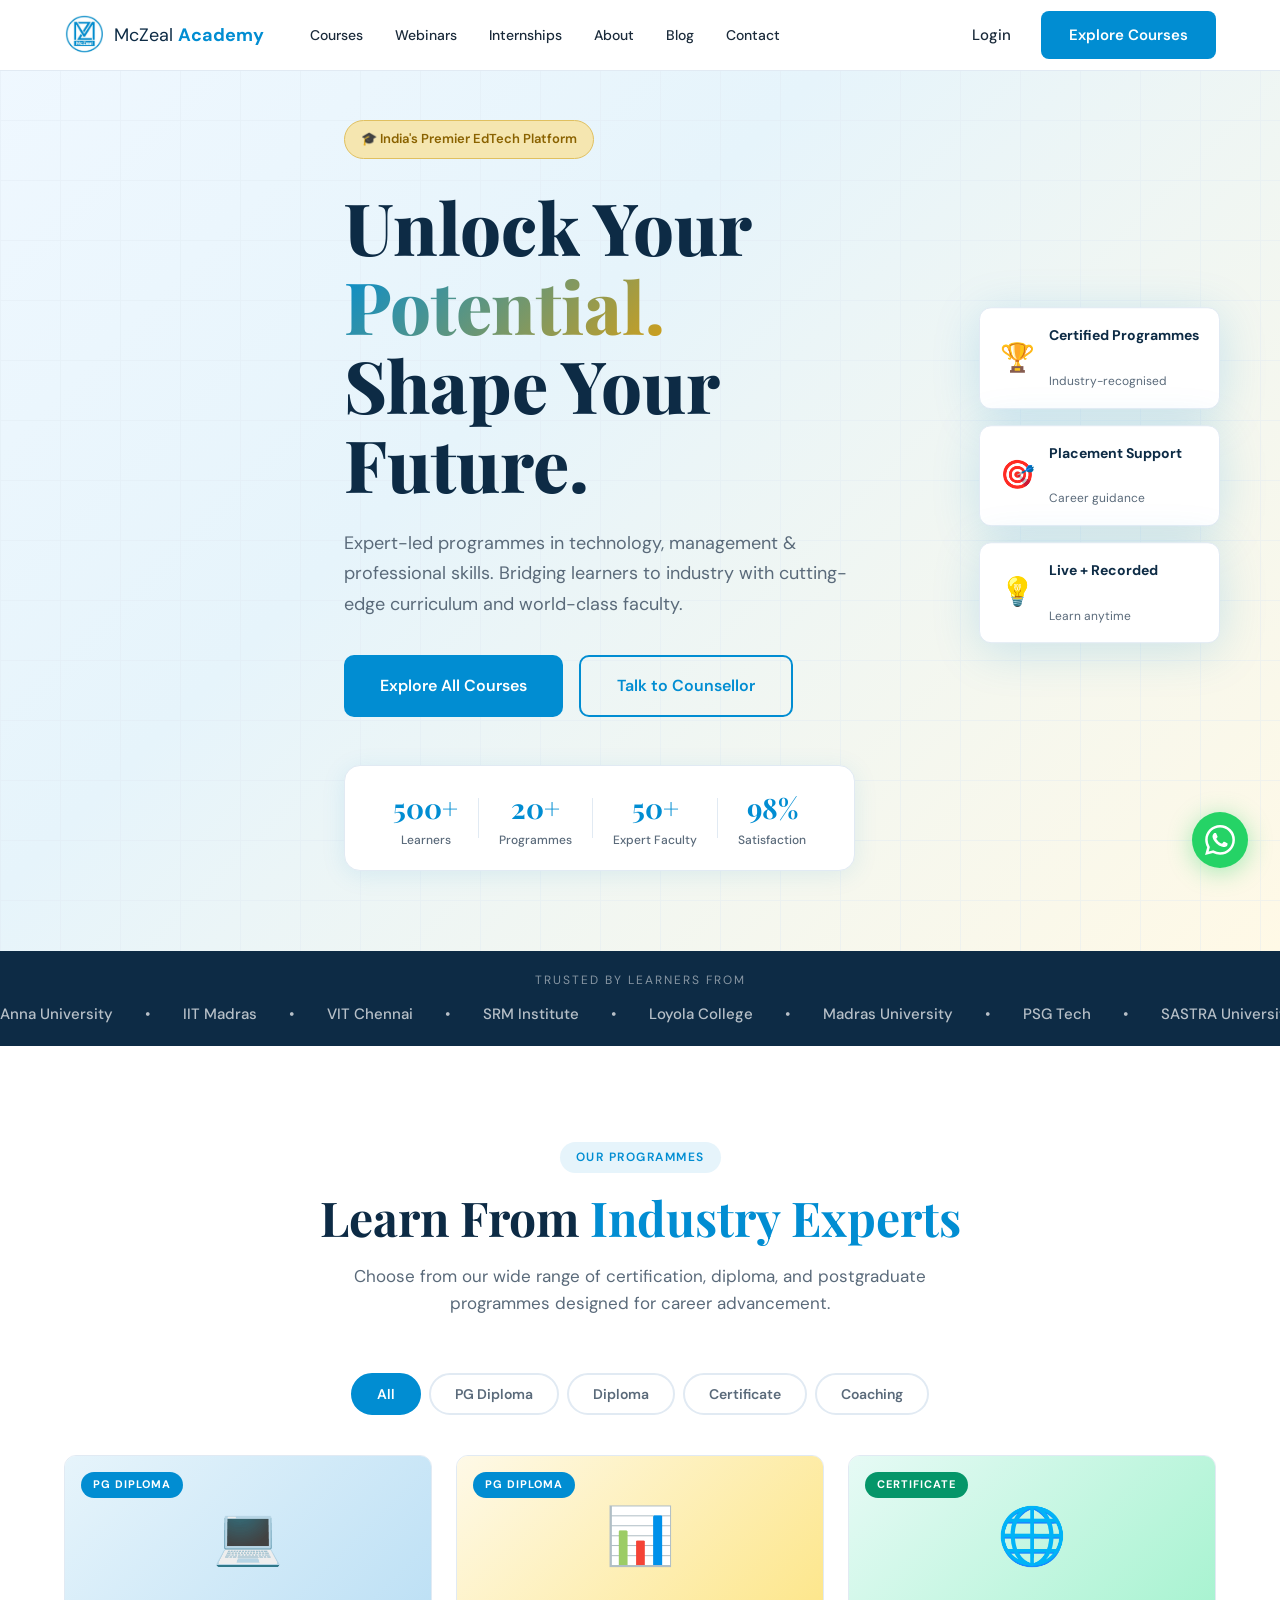
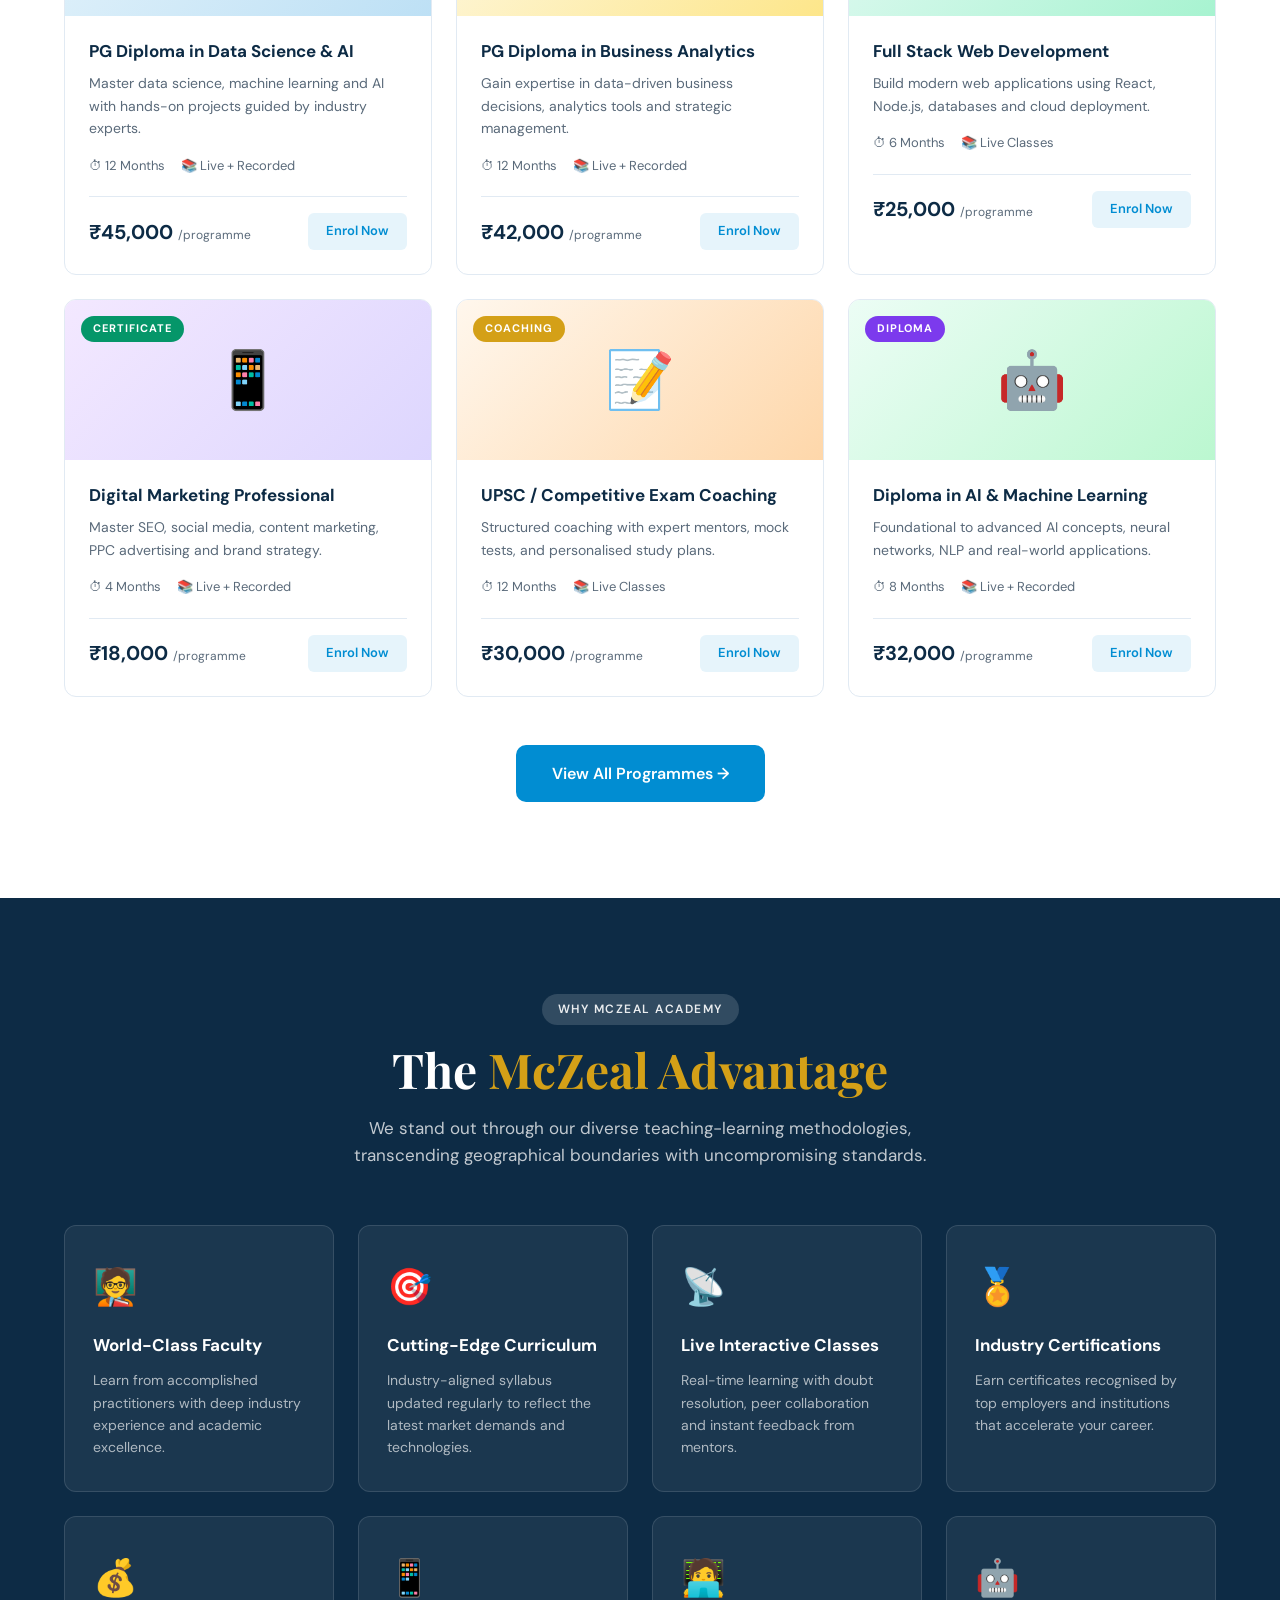
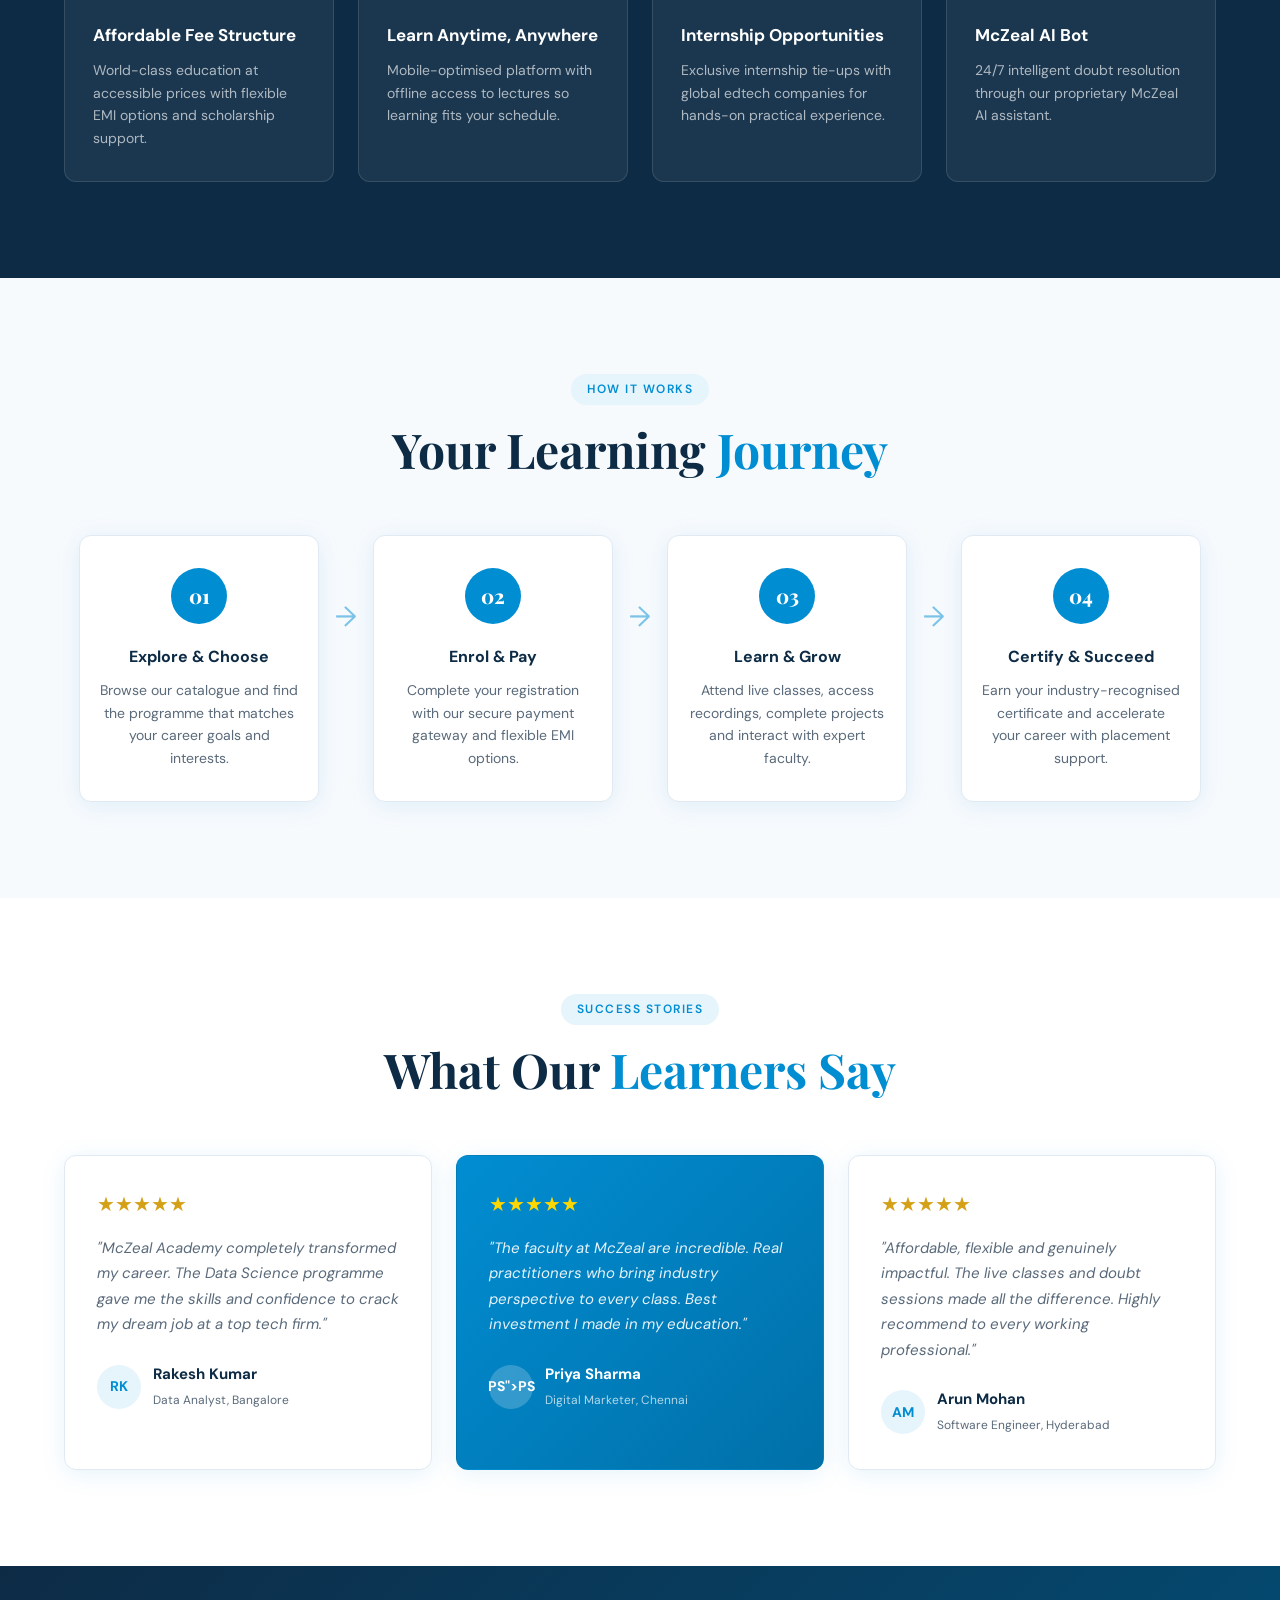
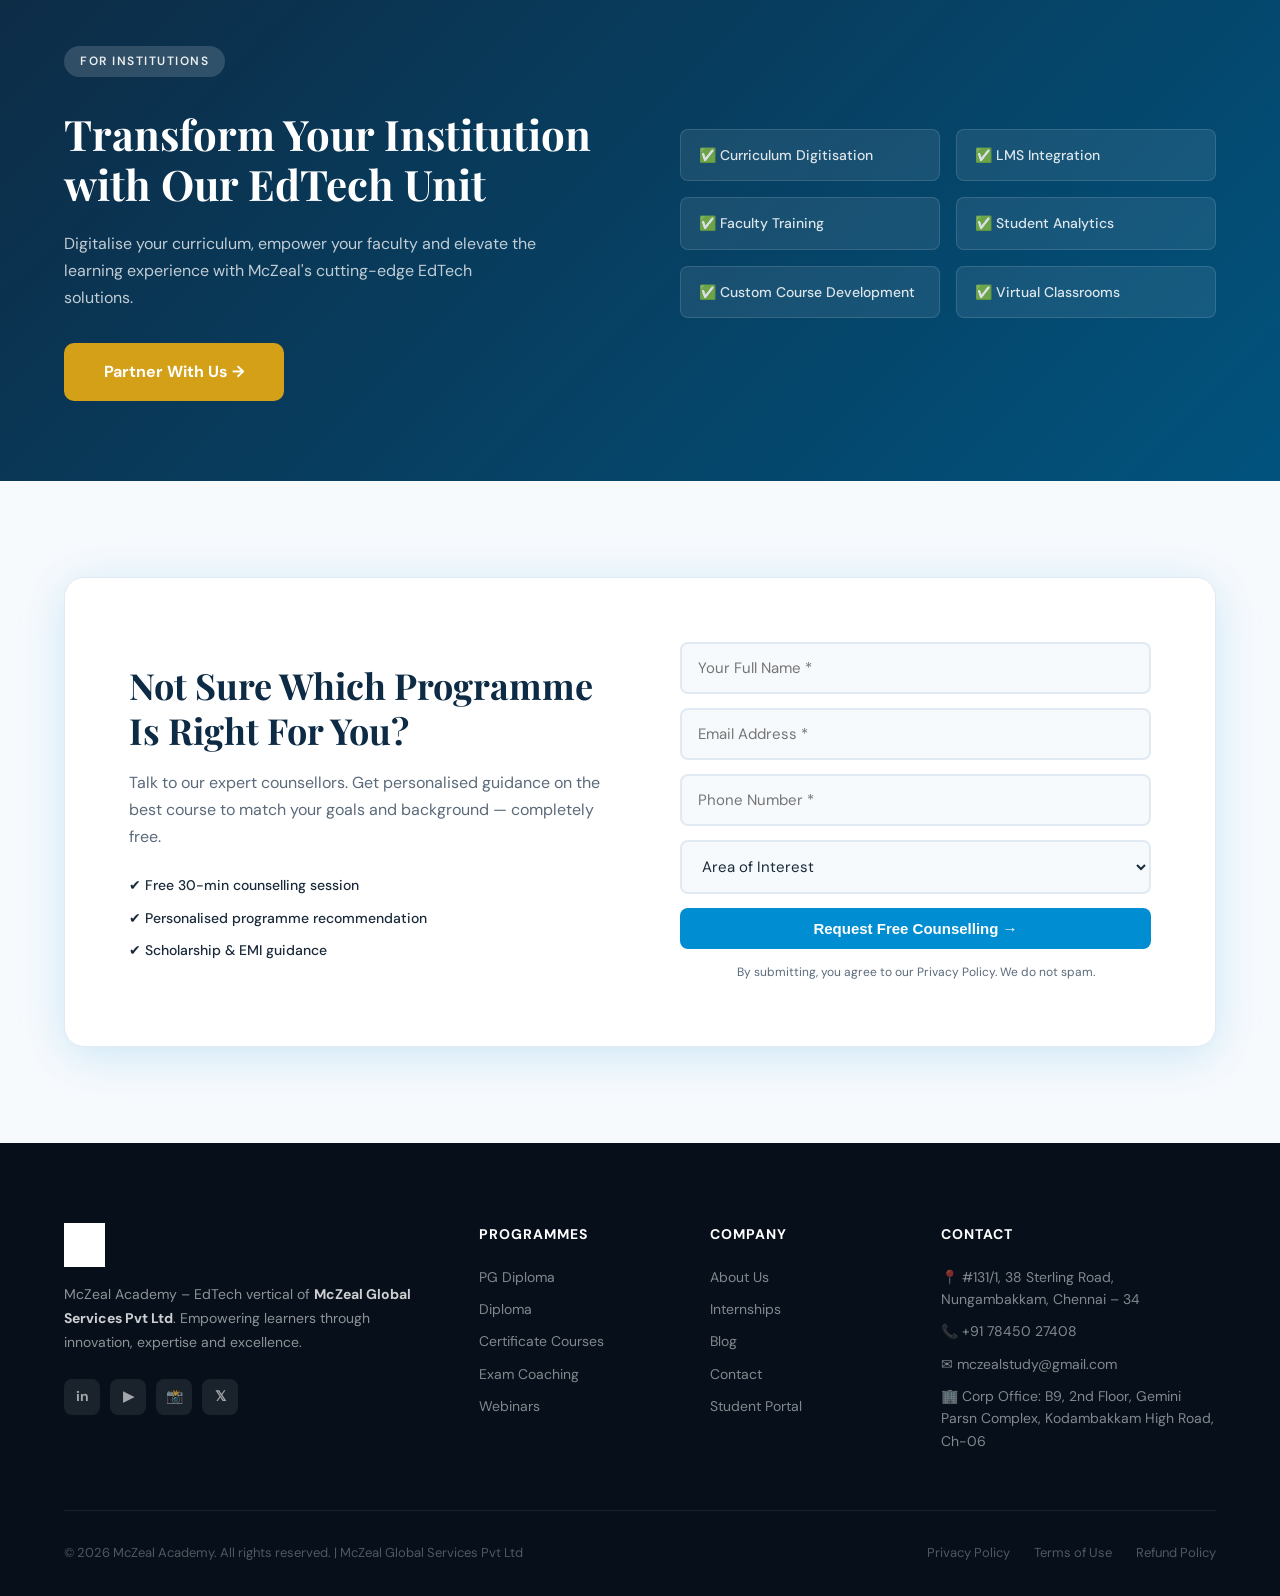
==== index.html @ bb6f8eb1 "first commit" ====
<!DOCTYPE html>
<html lang="en">
<head>
<meta charset="UTF-8"/>
<meta name="viewport" content="width=device-width, initial-scale=1.0"/>
<title>McZeal Academy – Education | Empowerment | Excellence</title>
<link rel="preconnect" href="https://fonts.googleapis.com"/>
<link href="https://fonts.googleapis.com/css2?family=Playfair+Display:wght@700;800&family=DM+Sans:wght@300;400;500;600;700&display=swap" rel="stylesheet"/>
<link rel="stylesheet" href="styles.css"/>
</head>
<body>

<!-- NAV -->
<nav class="navbar" id="navbar">
  <div class="nav-inner">
    <a href="index.html" class="nav-logo">
      <img src="logo.png" alt="McZeal Academy"/>
      <span>McZeal <strong>Academy</strong></span>
    </a>
    <ul class="nav-links">
      <li><a href="courses.html">Courses</a></li>
      <li><a href="webinars.html">Webinars</a></li>
      <li><a href="internships.html">Internships</a></li>
      <li><a href="about.html">About</a></li>
      <li><a href="blog.html">Blog</a></li>
      <li><a href="contact.html">Contact</a></li>
    </ul>
    <div class="nav-actions">
      <a href="login.html" class="btn-ghost">Login</a>
      <a href="courses.html" class="btn-primary">Explore Courses</a>
    </div>
    <button class="hamburger" id="hamburger" aria-label="Menu">
      <span></span><span></span><span></span>
    </button>
  </div>
  <div class="mobile-menu" id="mobileMenu">
    <a href="courses.html">Courses</a>
    <a href="webinars.html">Webinars</a>
    <a href="internships.html">Internships</a>
    <a href="about.html">About</a>
    <a href="blog.html">Blog</a>
    <a href="contact.html">Contact</a>
    <a href="login.html" class="btn-ghost mt-8">Login</a>
    <a href="courses.html" class="btn-primary mt-8">Explore Courses</a>
  </div>
</nav>

<!-- HERO -->
<section class="hero">
  <div class="hero-bg-grid"></div>
  <div class="hero-content container">
    <div class="hero-badge">🎓 India's Premier EdTech Platform</div>
    <h1 class="hero-title">
      Unlock Your<br/>
      <span class="gradient-text">Potential.</span><br/>
      Shape Your Future.
    </h1>
    <p class="hero-sub">Expert-led programmes in technology, management & professional skills. Bridging learners to industry with cutting-edge curriculum and world-class faculty.</p>
    <div class="hero-cta">
      <a href="courses.html" class="btn-primary btn-lg">Explore All Courses</a>
      <a href="contact.html" class="btn-outline btn-lg">Talk to Counsellor</a>
    </div>
    <div class="hero-stats">
      <div class="stat"><span class="stat-num">500+</span><span class="stat-label">Learners</span></div>
      <div class="stat-divider"></div>
      <div class="stat"><span class="stat-num">20+</span><span class="stat-label">Programmes</span></div>
      <div class="stat-divider"></div>
      <div class="stat"><span class="stat-num">50+</span><span class="stat-label">Expert Faculty</span></div>
      <div class="stat-divider"></div>
      <div class="stat"><span class="stat-num">98%</span><span class="stat-label">Satisfaction</span></div>
    </div>
  </div>
  <div class="hero-visual">
    <div class="hero-card card-1">
      <div class="card-icon">🏆</div>
      <div><strong>Certified Programmes</strong><br/><small>Industry-recognised</small></div>
    </div>
    <div class="hero-card card-2">
      <div class="card-icon">🎯</div>
      <div><strong>Placement Support</strong><br/><small>Career guidance</small></div>
    </div>
    <div class="hero-card card-3">
      <div class="card-icon">💡</div>
      <div><strong>Live + Recorded</strong><br/><small>Learn anytime</small></div>
    </div>
  </div>
</section>

<!-- MARQUEE PARTNERS -->
<section class="marquee-section">
  <p class="marquee-label">Trusted by learners from</p>
  <div class="marquee-track">
    <div class="marquee-inner">
      <span>Anna University</span><span>•</span>
      <span>IIT Madras</span><span>•</span>
      <span>VIT Chennai</span><span>•</span>
      <span>SRM Institute</span><span>•</span>
      <span>Loyola College</span><span>•</span>
      <span>Madras University</span><span>•</span>
      <span>PSG Tech</span><span>•</span>
      <span>SASTRA University</span><span>•</span>
      <span>Anna University</span><span>•</span>
      <span>IIT Madras</span><span>•</span>
      <span>VIT Chennai</span><span>•</span>
      <span>SRM Institute</span><span>•</span>
      <span>Loyola College</span><span>•</span>
      <span>Madras University</span><span>•</span>
    </div>
  </div>
</section>

<!-- PROGRAMMES -->
<section class="section" id="programmes">
  <div class="container">
    <div class="section-header">
      <div class="section-tag">Our Programmes</div>
      <h2 class="section-title">Learn From <span class="accent">Industry Experts</span></h2>
      <p class="section-sub">Choose from our wide range of certification, diploma, and postgraduate programmes designed for career advancement.</p>
    </div>
    <div class="filter-tabs">
      <button class="filter-btn active" data-filter="all">All</button>
      <button class="filter-btn" data-filter="pg">PG Diploma</button>
      <button class="filter-btn" data-filter="diploma">Diploma</button>
      <button class="filter-btn" data-filter="cert">Certificate</button>
      <button class="filter-btn" data-filter="coaching">Coaching</button>
    </div>
    <div class="courses-grid" id="coursesGrid">
      <div class="course-card" data-cat="pg">
        <div class="course-badge">PG Diploma</div>
        <div class="course-thumb thumb-blue">
          <span class="thumb-icon">💻</span>
        </div>
        <div class="course-body">
          <h3>PG Diploma in Data Science & AI</h3>
          <p>Master data science, machine learning and AI with hands-on projects guided by industry experts.</p>
          <div class="course-meta">
            <span>⏱ 12 Months</span>
            <span>📚 Live + Recorded</span>
          </div>
          <div class="course-footer">
            <div class="course-price">₹45,000 <small>/programme</small></div>
            <a href="courses.html" class="btn-sm">Enrol Now</a>
          </div>
        </div>
      </div>
      <div class="course-card" data-cat="pg">
        <div class="course-badge">PG Diploma</div>
        <div class="course-thumb thumb-gold">
          <span class="thumb-icon">📊</span>
        </div>
        <div class="course-body">
          <h3>PG Diploma in Business Analytics</h3>
          <p>Gain expertise in data-driven business decisions, analytics tools and strategic management.</p>
          <div class="course-meta">
            <span>⏱ 12 Months</span>
            <span>📚 Live + Recorded</span>
          </div>
          <div class="course-footer">
            <div class="course-price">₹42,000 <small>/programme</small></div>
            <a href="courses.html" class="btn-sm">Enrol Now</a>
          </div>
        </div>
      </div>
      <div class="course-card" data-cat="cert">
        <div class="course-badge cert">Certificate</div>
        <div class="course-thumb thumb-teal">
          <span class="thumb-icon">🌐</span>
        </div>
        <div class="course-body">
          <h3>Full Stack Web Development</h3>
          <p>Build modern web applications using React, Node.js, databases and cloud deployment.</p>
          <div class="course-meta">
            <span>⏱ 6 Months</span>
            <span>📚 Live Classes</span>
          </div>
          <div class="course-footer">
            <div class="course-price">₹25,000 <small>/programme</small></div>
            <a href="courses.html" class="btn-sm">Enrol Now</a>
          </div>
        </div>
      </div>
      <div class="course-card" data-cat="cert">
        <div class="course-badge cert">Certificate</div>
        <div class="course-thumb thumb-purple">
          <span class="thumb-icon">📱</span>
        </div>
        <div class="course-body">
          <h3>Digital Marketing Professional</h3>
          <p>Master SEO, social media, content marketing, PPC advertising and brand strategy.</p>
          <div class="course-meta">
            <span>⏱ 4 Months</span>
            <span>📚 Live + Recorded</span>
          </div>
          <div class="course-footer">
            <div class="course-price">₹18,000 <small>/programme</small></div>
            <a href="courses.html" class="btn-sm">Enrol Now</a>
          </div>
        </div>
      </div>
      <div class="course-card" data-cat="coaching">
        <div class="course-badge coaching">Coaching</div>
        <div class="course-thumb thumb-orange">
          <span class="thumb-icon">📝</span>
        </div>
        <div class="course-body">
          <h3>UPSC / Competitive Exam Coaching</h3>
          <p>Structured coaching with expert mentors, mock tests, and personalised study plans.</p>
          <div class="course-meta">
            <span>⏱ 12 Months</span>
            <span>📚 Live Classes</span>
          </div>
          <div class="course-footer">
            <div class="course-price">₹30,000 <small>/programme</small></div>
            <a href="courses.html" class="btn-sm">Enrol Now</a>
          </div>
        </div>
      </div>
      <div class="course-card" data-cat="diploma">
        <div class="course-badge diploma">Diploma</div>
        <div class="course-thumb thumb-green">
          <span class="thumb-icon">🤖</span>
        </div>
        <div class="course-body">
          <h3>Diploma in AI & Machine Learning</h3>
          <p>Foundational to advanced AI concepts, neural networks, NLP and real-world applications.</p>
          <div class="course-meta">
            <span>⏱ 8 Months</span>
            <span>📚 Live + Recorded</span>
          </div>
          <div class="course-footer">
            <div class="course-price">₹32,000 <small>/programme</small></div>
            <a href="courses.html" class="btn-sm">Enrol Now</a>
          </div>
        </div>
      </div>
    </div>
    <div class="section-cta">
      <a href="courses.html" class="btn-primary btn-lg">View All Programmes →</a>
    </div>
  </div>
</section>

<!-- WHY MCZEAL -->
<section class="why-section">
  <div class="container">
    <div class="section-header light">
      <div class="section-tag light">Why McZeal Academy</div>
      <h2 class="section-title light">The <span class="accent-gold">McZeal Advantage</span></h2>
      <p class="section-sub light">We stand out through our diverse teaching-learning methodologies, transcending geographical boundaries with uncompromising standards.</p>
    </div>
    <div class="why-grid">
      <div class="why-card">
        <div class="why-icon">🧑‍🏫</div>
        <h3>World-Class Faculty</h3>
        <p>Learn from accomplished practitioners with deep industry experience and academic excellence.</p>
      </div>
      <div class="why-card">
        <div class="why-icon">🎯</div>
        <h3>Cutting-Edge Curriculum</h3>
        <p>Industry-aligned syllabus updated regularly to reflect the latest market demands and technologies.</p>
      </div>
      <div class="why-card">
        <div class="why-icon">📡</div>
        <h3>Live Interactive Classes</h3>
        <p>Real-time learning with doubt resolution, peer collaboration and instant feedback from mentors.</p>
      </div>
      <div class="why-card">
        <div class="why-icon">🏅</div>
        <h3>Industry Certifications</h3>
        <p>Earn certificates recognised by top employers and institutions that accelerate your career.</p>
      </div>
      <div class="why-card">
        <div class="why-icon">💰</div>
        <h3>Affordable Fee Structure</h3>
        <p>World-class education at accessible prices with flexible EMI options and scholarship support.</p>
      </div>
      <div class="why-card">
        <div class="why-icon">📱</div>
        <h3>Learn Anytime, Anywhere</h3>
        <p>Mobile-optimised platform with offline access to lectures so learning fits your schedule.</p>
      </div>
      <div class="why-card">
        <div class="why-icon">🧑‍💻</div>
        <h3>Internship Opportunities</h3>
        <p>Exclusive internship tie-ups with global edtech companies for hands-on practical experience.</p>
      </div>
      <div class="why-card">
        <div class="why-icon">🤖</div>
        <h3>McZeal AI Bot</h3>
        <p>24/7 intelligent doubt resolution through our proprietary McZeal AI assistant.</p>
      </div>
    </div>
  </div>
</section>

<!-- LEARNING JOURNEY -->
<section class="journey-section section">
  <div class="container">
    <div class="section-header">
      <div class="section-tag">How It Works</div>
      <h2 class="section-title">Your Learning <span class="accent">Journey</span></h2>
    </div>
    <div class="journey-steps">
      <div class="journey-step">
        <div class="step-num">01</div>
        <div class="step-content">
          <h3>Explore & Choose</h3>
          <p>Browse our catalogue and find the programme that matches your career goals and interests.</p>
        </div>
      </div>
      <div class="journey-arrow">→</div>
      <div class="journey-step">
        <div class="step-num">02</div>
        <div class="step-content">
          <h3>Enrol & Pay</h3>
          <p>Complete your registration with our secure payment gateway and flexible EMI options.</p>
        </div>
      </div>
      <div class="journey-arrow">→</div>
      <div class="journey-step">
        <div class="step-num">03</div>
        <div class="step-content">
          <h3>Learn & Grow</h3>
          <p>Attend live classes, access recordings, complete projects and interact with expert faculty.</p>
        </div>
      </div>
      <div class="journey-arrow">→</div>
      <div class="journey-step">
        <div class="step-num">04</div>
        <div class="step-content">
          <h3>Certify & Succeed</h3>
          <p>Earn your industry-recognised certificate and accelerate your career with placement support.</p>
        </div>
      </div>
    </div>
  </div>
</section>

<!-- TESTIMONIALS -->
<section class="testimonials-section section">
  <div class="container">
    <div class="section-header">
      <div class="section-tag">Success Stories</div>
      <h2 class="section-title">What Our <span class="accent">Learners Say</span></h2>
    </div>
    <div class="testimonials-grid">
      <div class="testimonial-card">
        <div class="testi-stars">★★★★★</div>
        <p>"McZeal Academy completely transformed my career. The Data Science programme gave me the skills and confidence to crack my dream job at a top tech firm."</p>
        <div class="testi-author">
          <div class="testi-avatar">RK</div>
          <div>
            <strong>Rakesh Kumar</strong>
            <small>Data Analyst, Bangalore</small>
          </div>
        </div>
      </div>
      <div class="testimonial-card featured">
        <div class="testi-stars">★★★★★</div>
        <p>"The faculty at McZeal are incredible. Real practitioners who bring industry perspective to every class. Best investment I made in my education."</p>
        <div class="testi-author">
          <div class="testi-avatar">PS">PS</div>
          <div>
            <strong>Priya Sharma</strong>
            <small>Digital Marketer, Chennai</small>
          </div>
        </div>
      </div>
      <div class="testimonial-card">
        <div class="testi-stars">★★★★★</div>
        <p>"Affordable, flexible and genuinely impactful. The live classes and doubt sessions made all the difference. Highly recommend to every working professional."</p>
        <div class="testi-author">
          <div class="testi-avatar">AM</div>
          <div>
            <strong>Arun Mohan</strong>
            <small>Software Engineer, Hyderabad</small>
          </div>
        </div>
      </div>
    </div>
  </div>
</section>

<!-- EDTECH SERVICES BANNER -->
<section class="edtech-banner">
  <div class="container edtech-inner">
    <div class="edtech-text">
      <div class="section-tag light">For Institutions</div>
      <h2>Transform Your Institution<br/>with Our EdTech Unit</h2>
      <p>Digitalise your curriculum, empower your faculty and elevate the learning experience with McZeal's cutting-edge EdTech solutions.</p>
      <a href="contact.html" class="btn-gold btn-lg">Partner With Us →</a>
    </div>
    <div class="edtech-features">
      <div class="ef-item">✅ Curriculum Digitisation</div>
      <div class="ef-item">✅ LMS Integration</div>
      <div class="ef-item">✅ Faculty Training</div>
      <div class="ef-item">✅ Student Analytics</div>
      <div class="ef-item">✅ Custom Course Development</div>
      <div class="ef-item">✅ Virtual Classrooms</div>
    </div>
  </div>
</section>

<!-- LEAD CAPTURE -->
<section class="lead-section section">
  <div class="container">
    <div class="lead-box">
      <div class="lead-text">
        <h2>Not Sure Which Programme Is Right For You?</h2>
        <p>Talk to our expert counsellors. Get personalised guidance on the best course to match your goals and background — completely free.</p>
        <ul class="lead-points">
          <li>✔ Free 30-min counselling session</li>
          <li>✔ Personalised programme recommendation</li>
          <li>✔ Scholarship & EMI guidance</li>
        </ul>
      </div>
      <form class="lead-form" onsubmit="handleLeadForm(event)">
        <input type="text" placeholder="Your Full Name *" required/>
        <input type="email" placeholder="Email Address *" required/>
        <input type="tel" placeholder="Phone Number *" required/>
        <select>
          <option value="">Area of Interest</option>
          <option>Data Science & AI</option>
          <option>Web Development</option>
          <option>Digital Marketing</option>
          <option>Business Analytics</option>
          <option>Competitive Exam Coaching</option>
          <option>Other</option>
        </select>
        <button type="submit" class="btn-primary btn-full">Request Free Counselling →</button>
        <small>By submitting, you agree to our Privacy Policy. We do not spam.</small>
      </form>
    </div>
  </div>
</section>

<!-- FOOTER -->
<footer class="footer">
  <div class="container">
    <div class="footer-grid">
      <div class="footer-brand">
        <img src="logo.png" alt="McZeal Academy" class="footer-logo"/>
        <p>McZeal Academy – EdTech vertical of <strong>McZeal Global Services Pvt Ltd</strong>. Empowering learners through innovation, expertise and excellence.</p>
        <div class="footer-social">
          <a href="#" aria-label="LinkedIn">in</a>
          <a href="#" aria-label="YouTube">▶</a>
          <a href="#" aria-label="Instagram">📸</a>
          <a href="#" aria-label="Twitter">𝕏</a>
        </div>
      </div>
      <div class="footer-col">
        <h4>Programmes</h4>
        <a href="courses.html">PG Diploma</a>
        <a href="courses.html">Diploma</a>
        <a href="courses.html">Certificate Courses</a>
        <a href="courses.html">Exam Coaching</a>
        <a href="webinars.html">Webinars</a>
      </div>
      <div class="footer-col">
        <h4>Company</h4>
        <a href="about.html">About Us</a>
        <a href="internships.html">Internships</a>
        <a href="blog.html">Blog</a>
        <a href="contact.html">Contact</a>
        <a href="login.html">Student Portal</a>
      </div>
      <div class="footer-col">
        <h4>Contact</h4>
        <p>📍 #131/1, 38 Sterling Road,<br/>Nungambakkam, Chennai – 34</p>
        <p>📞 +91 78450 27408</p>
        <p>✉ mczealstudy@gmail.com</p>
        <p>🏢 Corp Office: B9, 2nd Floor, Gemini Parsn Complex, Kodambakkam High Road, Ch-06</p>
      </div>
    </div>
    <div class="footer-bottom">
      <p>© 2026 McZeal Academy. All rights reserved. | McZeal Global Services Pvt Ltd</p>
      <div class="footer-legal">
        <a href="#">Privacy Policy</a>
        <a href="#">Terms of Use</a>
        <a href="#">Refund Policy</a>
      </div>
    </div>
  </div>
</footer>

<!-- WHATSAPP FAB -->
<a href="https://wa.me/917845027408" class="whatsapp-fab" target="_blank" title="Chat on WhatsApp">
  <svg viewBox="0 0 24 24" fill="currentColor"><path d="M17.472 14.382c-.297-.149-1.758-.867-2.03-.967-.273-.099-.471-.148-.67.15-.197.297-.767.966-.94 1.164-.173.199-.347.223-.644.075-.297-.15-1.255-.463-2.39-1.475-.883-.788-1.48-1.761-1.653-2.059-.173-.297-.018-.458.13-.606.134-.133.298-.347.446-.52.149-.174.198-.298.298-.497.099-.198.05-.371-.025-.52-.075-.149-.669-1.612-.916-2.207-.242-.579-.487-.5-.669-.51-.173-.008-.371-.01-.57-.01-.198 0-.52.074-.792.372-.272.297-1.04 1.016-1.04 2.479 0 1.462 1.065 2.875 1.213 3.074.149.198 2.096 3.2 5.077 4.487.709.306 1.262.489 1.694.625.712.227 1.36.195 1.871.118.571-.085 1.758-.719 2.006-1.413.248-.694.248-1.289.173-1.413-.074-.124-.272-.198-.57-.347m-5.421 7.403h-.004a9.87 9.87 0 01-5.031-1.378l-.361-.214-3.741.982.998-3.648-.235-.374a9.86 9.86 0 01-1.51-5.26c.001-5.45 4.436-9.884 9.888-9.884 2.64 0 5.122 1.03 6.988 2.898a9.825 9.825 0 012.893 6.994c-.003 5.45-4.437 9.884-9.885 9.884m8.413-18.297A11.815 11.815 0 0012.05 0C5.495 0 .16 5.335.157 11.892c0 2.096.547 4.142 1.588 5.945L.057 24l6.305-1.654a11.882 11.882 0 005.683 1.448h.005c6.554 0 11.89-5.335 11.893-11.893a11.821 11.821 0 00-3.48-8.413Z"/></svg>
</a>

<script src="main.js"></script>
</body>
</html>
---- styles.css ----
/* ============================================
   McZeal Academy — Main Stylesheet
   Colors: White | #018dd2 (Brand Blue) | #D4A017 (Gold)
   Font: Playfair Display + DM Sans
   ============================================ */

:root {
  --blue: #018dd2;
  --blue-dark: #0170a8;
  --blue-light: #e6f4fb;
  --navy: #0d2b45;
  --gold: #D4A017;
  --gold-light: #f5e6b0;
  --white: #ffffff;
  --off-white: #f7fafd;
  --text: #1a2a3a;
  --text-muted: #5a6a7a;
  --border: #e1eaf3;
  --radius: 12px;
  --shadow: 0 4px 24px rgba(1,141,210,0.10);
  --shadow-lg: 0 8px 48px rgba(1,141,210,0.18);
  --transition: 0.3s cubic-bezier(0.4,0,0.2,1);
}

*, *::before, *::after { box-sizing: border-box; margin: 0; padding: 0; }

html { scroll-behavior: smooth; }

body {
  font-family: 'DM Sans', sans-serif;
  color: var(--text);
  background: var(--white);
  line-height: 1.6;
  overflow-x: hidden;
}

a { text-decoration: none; color: inherit; }
img { max-width: 100%; display: block; }
ul { list-style: none; }

.container {
  max-width: 1200px;
  margin: 0 auto;
  padding: 0 24px;
}

/* ---- BUTTONS ---- */
.btn-primary {
  display: inline-flex;
  align-items: center;
  gap: 8px;
  background: var(--blue);
  color: #fff;
  padding: 12px 28px;
  border-radius: 8px;
  font-weight: 600;
  font-size: 15px;
  transition: var(--transition);
  border: none;
  cursor: pointer;
}
.btn-primary:hover { background: var(--blue-dark); transform: translateY(-2px); box-shadow: 0 6px 24px rgba(1,141,210,0.35); }
.btn-primary.btn-lg { padding: 16px 36px; font-size: 16px; border-radius: 10px; }
.btn-primary.btn-full { width: 100%; justify-content: center; }

.btn-outline {
  display: inline-flex;
  align-items: center;
  gap: 8px;
  background: transparent;
  color: var(--blue);
  padding: 12px 28px;
  border-radius: 8px;
  font-weight: 600;
  font-size: 15px;
  border: 2px solid var(--blue);
  transition: var(--transition);
  cursor: pointer;
}
.btn-outline:hover { background: var(--blue); color: #fff; transform: translateY(-2px); }
.btn-outline.btn-lg { padding: 16px 36px; font-size: 16px; border-radius: 10px; }

.btn-ghost {
  display: inline-flex;
  align-items: center;
  color: var(--text);
  font-weight: 500;
  font-size: 15px;
  padding: 10px 20px;
  border-radius: 8px;
  transition: var(--transition);
}
.btn-ghost:hover { color: var(--blue); background: var(--blue-light); }

.btn-gold {
  display: inline-flex;
  align-items: center;
  gap: 8px;
  background: var(--gold);
  color: #fff;
  padding: 14px 32px;
  border-radius: 10px;
  font-weight: 700;
  font-size: 16px;
  transition: var(--transition);
  border: none;
  cursor: pointer;
}
.btn-gold:hover { background: #b8880e; transform: translateY(-2px); box-shadow: 0 6px 24px rgba(212,160,23,0.35); }
.btn-gold.btn-lg { padding: 16px 40px; }

.btn-sm {
  display: inline-flex;
  align-items: center;
  background: var(--blue-light);
  color: var(--blue);
  padding: 8px 18px;
  border-radius: 6px;
  font-weight: 600;
  font-size: 13px;
  transition: var(--transition);
  border: none;
  cursor: pointer;
}
.btn-sm:hover { background: var(--blue); color: #fff; }

/* ---- NAVBAR ---- */
.navbar {
  position: fixed;
  top: 0; left: 0; right: 0;
  z-index: 1000;
  background: rgba(255,255,255,0.97);
  backdrop-filter: blur(12px);
  border-bottom: 1px solid var(--border);
  transition: var(--transition);
}
.navbar.scrolled { box-shadow: 0 2px 20px rgba(0,0,0,0.08); }

.nav-inner {
  max-width: 1200px;
  margin: 0 auto;
  padding: 0 24px;
  display: flex;
  align-items: center;
  gap: 32px;
  height: 70px;
}

.nav-logo {
  display: flex;
  align-items: center;
  gap: 10px;
  font-size: 18px;
  color: var(--navy);
  flex-shrink: 0;
}
.nav-logo img { height: 40px; width: 40px; object-fit: contain; }
.nav-logo strong { color: var(--blue); }

.nav-links {
  display: flex;
  align-items: center;
  gap: 4px;
  flex: 1;
}
.nav-links li a {
  padding: 8px 14px;
  border-radius: 8px;
  font-size: 14px;
  font-weight: 500;
  color: var(--text);
  transition: var(--transition);
}
.nav-links li a:hover, .nav-links li a.active {
  color: var(--blue);
  background: var(--blue-light);
}

.nav-actions {
  display: flex;
  align-items: center;
  gap: 10px;
  flex-shrink: 0;
}

.hamburger {
  display: none;
  flex-direction: column;
  gap: 5px;
  background: none;
  border: none;
  cursor: pointer;
  padding: 8px;
}
.hamburger span {
  display: block;
  width: 24px;
  height: 2px;
  background: var(--text);
  border-radius: 2px;
  transition: var(--transition);
}

.mobile-menu {
  display: none;
  flex-direction: column;
  padding: 16px 24px 24px;
  border-top: 1px solid var(--border);
  gap: 4px;
}
.mobile-menu a {
  padding: 12px 16px;
  border-radius: 8px;
  font-weight: 500;
  color: var(--text);
  transition: var(--transition);
}
.mobile-menu a:hover { color: var(--blue); background: var(--blue-light); }
.mobile-menu.open { display: flex; }
.mt-8 { margin-top: 8px; }

/* ---- HERO ---- */
.hero {
  min-height: 100vh;
  display: flex;
  align-items: center;
  padding: 120px 0 80px;
  background: linear-gradient(135deg, #f0f8ff 0%, #e6f4fb 40%, #fff9e6 100%);
  position: relative;
  overflow: hidden;
}

.hero-bg-grid {
  position: absolute;
  inset: 0;
  background-image: 
    linear-gradient(var(--border) 1px, transparent 1px),
    linear-gradient(90deg, var(--border) 1px, transparent 1px);
  background-size: 60px 60px;
  opacity: 0.4;
  pointer-events: none;
}

.hero-content {
  position: relative;
  z-index: 2;
  max-width: 640px;
}

.hero-badge {
  display: inline-flex;
  align-items: center;
  gap: 8px;
  background: var(--gold-light);
  color: #8a6200;
  padding: 8px 16px;
  border-radius: 100px;
  font-size: 13px;
  font-weight: 600;
  margin-bottom: 28px;
  border: 1px solid #e0c060;
}

.hero-title {
  font-family: 'Playfair Display', serif;
  font-size: clamp(42px, 6vw, 72px);
  font-weight: 800;
  line-height: 1.1;
  color: var(--navy);
  margin-bottom: 24px;
}

.gradient-text {
  background: linear-gradient(135deg, var(--blue), var(--gold));
  -webkit-background-clip: text;
  -webkit-text-fill-color: transparent;
  background-clip: text;
}

.hero-sub {
  font-size: 18px;
  color: var(--text-muted);
  line-height: 1.7;
  margin-bottom: 36px;
  max-width: 520px;
}

.hero-cta {
  display: flex;
  gap: 16px;
  flex-wrap: wrap;
  margin-bottom: 48px;
}

.hero-stats {
  display: flex;
  align-items: center;
  gap: 0;
  background: white;
  border-radius: 16px;
  padding: 20px 28px;
  box-shadow: var(--shadow);
  border: 1px solid var(--border);
  width: fit-content;
}
.stat {
  display: flex;
  flex-direction: column;
  align-items: center;
  padding: 0 20px;
}
.stat-num {
  font-size: 28px;
  font-weight: 700;
  color: var(--blue);
  font-family: 'Playfair Display', serif;
}
.stat-label { font-size: 12px; color: var(--text-muted); font-weight: 500; }
.stat-divider {
  width: 1px;
  height: 40px;
  background: var(--border);
}

.hero-visual {
  position: absolute;
  right: 60px;
  top: 50%;
  transform: translateY(-50%);
  display: flex;
  flex-direction: column;
  gap: 16px;
  z-index: 2;
}
.hero-card {
  background: white;
  border-radius: 12px;
  padding: 16px 20px;
  display: flex;
  align-items: center;
  gap: 14px;
  box-shadow: var(--shadow-lg);
  border: 1px solid var(--border);
  font-size: 14px;
  min-width: 220px;
  animation: floatCard 3s ease-in-out infinite;
}
.card-1 { animation-delay: 0s; }
.card-2 { animation-delay: 1s; }
.card-3 { animation-delay: 2s; }
@keyframes floatCard {
  0%, 100% { transform: translateY(0); }
  50% { transform: translateY(-8px); }
}
.card-icon { font-size: 28px; flex-shrink: 0; }
.hero-card strong { display: block; color: var(--navy); }
.hero-card small { color: var(--text-muted); font-size: 12px; }

/* ---- MARQUEE ---- */
.marquee-section {
  background: var(--navy);
  padding: 20px 0;
  overflow: hidden;
}
.marquee-label {
  text-align: center;
  color: rgba(255,255,255,0.5);
  font-size: 12px;
  text-transform: uppercase;
  letter-spacing: 2px;
  margin-bottom: 12px;
}
.marquee-track { overflow: hidden; }
.marquee-inner {
  display: flex;
  gap: 32px;
  white-space: nowrap;
  animation: marquee 30s linear infinite;
  color: rgba(255,255,255,0.7);
  font-size: 15px;
  font-weight: 500;
}
.marquee-inner span { flex-shrink: 0; }
@keyframes marquee {
  from { transform: translateX(0); }
  to { transform: translateX(-50%); }
}

/* ---- SECTION COMMON ---- */
.section { padding: 96px 0; }

.section-header {
  text-align: center;
  margin-bottom: 56px;
}
.section-tag {
  display: inline-block;
  background: var(--blue-light);
  color: var(--blue);
  padding: 6px 16px;
  border-radius: 100px;
  font-size: 12px;
  font-weight: 600;
  text-transform: uppercase;
  letter-spacing: 1.5px;
  margin-bottom: 16px;
}
.section-tag.light {
  background: rgba(255,255,255,0.15);
  color: rgba(255,255,255,0.9);
}
.section-title {
  font-family: 'Playfair Display', serif;
  font-size: clamp(32px, 4vw, 48px);
  font-weight: 700;
  color: var(--navy);
  line-height: 1.2;
  margin-bottom: 16px;
}
.section-title.light { color: white; }
.section-sub {
  font-size: 17px;
  color: var(--text-muted);
  max-width: 600px;
  margin: 0 auto;
}
.section-sub.light { color: rgba(255,255,255,0.75); }
.accent { color: var(--blue); }
.accent-gold { color: var(--gold); }
.section-cta { text-align: center; margin-top: 48px; }

/* ---- FILTER TABS ---- */
.filter-tabs {
  display: flex;
  gap: 8px;
  justify-content: center;
  flex-wrap: wrap;
  margin-bottom: 40px;
}
.filter-btn {
  padding: 10px 24px;
  border-radius: 100px;
  border: 2px solid var(--border);
  background: transparent;
  font-size: 14px;
  font-weight: 600;
  color: var(--text-muted);
  cursor: pointer;
  transition: var(--transition);
  font-family: 'DM Sans', sans-serif;
}
.filter-btn:hover, .filter-btn.active {
  border-color: var(--blue);
  background: var(--blue);
  color: white;
}

/* ---- COURSE CARDS ---- */
.courses-grid {
  display: grid;
  grid-template-columns: repeat(auto-fill, minmax(340px, 1fr));
  gap: 24px;
}
.course-card {
  background: white;
  border-radius: var(--radius);
  border: 1px solid var(--border);
  overflow: hidden;
  transition: var(--transition);
  position: relative;
}
.course-card:hover { transform: translateY(-6px); box-shadow: var(--shadow-lg); border-color: var(--blue); }
.course-card.hidden { display: none; }

.course-badge {
  position: absolute;
  top: 16px;
  left: 16px;
  background: var(--blue);
  color: white;
  padding: 4px 12px;
  border-radius: 100px;
  font-size: 11px;
  font-weight: 700;
  text-transform: uppercase;
  letter-spacing: 1px;
}
.course-badge.cert { background: #059669; }
.course-badge.diploma { background: #7c3aed; }
.course-badge.coaching { background: var(--gold); }

.course-thumb {
  height: 160px;
  display: flex;
  align-items: center;
  justify-content: center;
}
.thumb-blue { background: linear-gradient(135deg, #e6f4fb, #bde0f5); }
.thumb-gold { background: linear-gradient(135deg, #fef9e7, #fde68a); }
.thumb-teal { background: linear-gradient(135deg, #e6faf5, #a7f3d0); }
.thumb-purple { background: linear-gradient(135deg, #f3e8ff, #ddd6fe); }
.thumb-orange { background: linear-gradient(135deg, #fff7ed, #fed7aa); }
.thumb-green { background: linear-gradient(135deg, #ecfdf5, #bbf7d0); }
.thumb-icon { font-size: 56px; }

.course-body { padding: 24px; }
.course-body h3 {
  font-size: 17px;
  font-weight: 700;
  color: var(--navy);
  margin-bottom: 10px;
  line-height: 1.3;
}
.course-body p { font-size: 14px; color: var(--text-muted); margin-bottom: 16px; line-height: 1.6; }
.course-meta {
  display: flex;
  gap: 16px;
  font-size: 13px;
  color: var(--text-muted);
  margin-bottom: 20px;
}
.course-footer {
  display: flex;
  align-items: center;
  justify-content: space-between;
  padding-top: 16px;
  border-top: 1px solid var(--border);
}
.course-price {
  font-size: 20px;
  font-weight: 700;
  color: var(--navy);
}
.course-price small { font-size: 12px; color: var(--text-muted); font-weight: 400; }

/* ---- WHY SECTION ---- */
.why-section {
  background: var(--navy);
  padding: 96px 0;
}
.why-grid {
  display: grid;
  grid-template-columns: repeat(auto-fill, minmax(260px, 1fr));
  gap: 24px;
}
.why-card {
  background: rgba(255,255,255,0.06);
  border: 1px solid rgba(255,255,255,0.12);
  border-radius: var(--radius);
  padding: 32px 28px;
  transition: var(--transition);
}
.why-card:hover {
  background: rgba(1,141,210,0.2);
  border-color: var(--blue);
  transform: translateY(-4px);
}
.why-icon { font-size: 36px; margin-bottom: 16px; }
.why-card h3 { font-size: 17px; font-weight: 700; color: white; margin-bottom: 10px; }
.why-card p { font-size: 14px; color: rgba(255,255,255,0.65); line-height: 1.6; }

/* ---- JOURNEY ---- */
.journey-section { background: var(--off-white); }
.journey-steps {
  display: flex;
  align-items: flex-start;
  gap: 16px;
  flex-wrap: wrap;
  justify-content: center;
}
.journey-step {
  flex: 1;
  min-width: 200px;
  max-width: 240px;
  text-align: center;
  padding: 32px 20px;
  background: white;
  border-radius: var(--radius);
  border: 1px solid var(--border);
  box-shadow: var(--shadow);
  transition: var(--transition);
}
.journey-step:hover { border-color: var(--blue); transform: translateY(-4px); }
.step-num {
  display: inline-flex;
  align-items: center;
  justify-content: center;
  width: 56px;
  height: 56px;
  background: var(--blue);
  color: white;
  border-radius: 50%;
  font-size: 20px;
  font-weight: 800;
  margin: 0 auto 20px;
  font-family: 'Playfair Display', serif;
}
.step-content h3 { font-size: 16px; font-weight: 700; color: var(--navy); margin-bottom: 10px; }
.step-content p { font-size: 14px; color: var(--text-muted); line-height: 1.6; }
.journey-arrow {
  font-size: 28px;
  color: var(--blue);
  padding-top: 60px;
  flex-shrink: 0;
  opacity: 0.5;
}

/* ---- TESTIMONIALS ---- */
.testimonials-grid {
  display: grid;
  grid-template-columns: repeat(auto-fill, minmax(300px, 1fr));
  gap: 24px;
}
.testimonial-card {
  background: white;
  border-radius: var(--radius);
  padding: 32px;
  border: 1px solid var(--border);
  box-shadow: var(--shadow);
  transition: var(--transition);
}
.testimonial-card:hover { border-color: var(--blue); transform: translateY(-4px); }
.testimonial-card.featured {
  background: linear-gradient(135deg, var(--blue), var(--blue-dark));
  color: white;
  border-color: transparent;
}
.testi-stars { font-size: 20px; color: var(--gold); margin-bottom: 16px; }
.testimonial-card.featured .testi-stars { color: #ffd700; }
.testimonial-card p { font-size: 15px; color: var(--text-muted); line-height: 1.7; margin-bottom: 24px; font-style: italic; }
.testimonial-card.featured p { color: rgba(255,255,255,0.9); }
.testi-author { display: flex; align-items: center; gap: 12px; }
.testi-avatar {
  width: 44px; height: 44px;
  background: var(--blue-light);
  color: var(--blue);
  border-radius: 50%;
  display: flex; align-items: center; justify-content: center;
  font-weight: 700; font-size: 14px; flex-shrink: 0;
}
.testimonial-card.featured .testi-avatar { background: rgba(255,255,255,0.2); color: white; }
.testi-author strong { display: block; font-size: 15px; color: var(--navy); }
.testi-author small { font-size: 12px; color: var(--text-muted); }
.testimonial-card.featured .testi-author strong { color: white; }
.testimonial-card.featured .testi-author small { color: rgba(255,255,255,0.7); }

/* ---- EDTECH BANNER ---- */
.edtech-banner {
  background: linear-gradient(135deg, #0d2b45 0%, #01537e 100%);
  padding: 80px 0;
}
.edtech-inner {
  display: flex;
  align-items: center;
  gap: 80px;
  flex-wrap: wrap;
}
.edtech-text { flex: 1; min-width: 280px; }
.edtech-text .section-tag { background: rgba(255,255,255,0.15); color: rgba(255,255,255,0.9); }
.edtech-text h2 {
  font-family: 'Playfair Display', serif;
  font-size: clamp(28px, 3.5vw, 42px);
  color: white;
  line-height: 1.2;
  margin: 16px 0 20px;
}
.edtech-text p { font-size: 16px; color: rgba(255,255,255,0.75); line-height: 1.7; margin-bottom: 32px; max-width: 480px; }
.edtech-features {
  flex: 1;
  min-width: 260px;
  display: grid;
  grid-template-columns: 1fr 1fr;
  gap: 16px;
}
.ef-item {
  background: rgba(255,255,255,0.08);
  border: 1px solid rgba(255,255,255,0.12);
  border-radius: 8px;
  padding: 14px 18px;
  color: rgba(255,255,255,0.85);
  font-size: 14px;
  font-weight: 500;
  transition: var(--transition);
}
.ef-item:hover { background: rgba(1,141,210,0.3); border-color: var(--blue); }

/* ---- LEAD CAPTURE ---- */
.lead-section { background: var(--off-white); }
.lead-box {
  background: white;
  border-radius: 20px;
  padding: 64px;
  box-shadow: var(--shadow-lg);
  display: flex;
  gap: 80px;
  align-items: center;
  border: 1px solid var(--border);
  flex-wrap: wrap;
}
.lead-text { flex: 1; min-width: 280px; }
.lead-text h2 {
  font-family: 'Playfair Display', serif;
  font-size: clamp(24px, 3vw, 36px);
  color: var(--navy);
  margin-bottom: 16px;
  line-height: 1.25;
}
.lead-text p { color: var(--text-muted); line-height: 1.7; margin-bottom: 24px; }
.lead-points { display: flex; flex-direction: column; gap: 10px; }
.lead-points li { font-size: 14px; color: var(--text); font-weight: 500; }

.lead-form {
  flex: 1;
  min-width: 280px;
  display: flex;
  flex-direction: column;
  gap: 14px;
}
.lead-form input,
.lead-form select {
  padding: 14px 16px;
  border: 2px solid var(--border);
  border-radius: 8px;
  font-family: 'DM Sans', sans-serif;
  font-size: 15px;
  color: var(--text);
  background: var(--off-white);
  transition: var(--transition);
  outline: none;
}
.lead-form input:focus, .lead-form select:focus { border-color: var(--blue); background: white; }
.lead-form small { color: var(--text-muted); font-size: 12px; text-align: center; }

/* ---- FOOTER ---- */
.footer {
  background: #060f1a;
  padding: 80px 0 32px;
}
.footer-grid {
  display: grid;
  grid-template-columns: 2fr 1fr 1fr 1.5fr;
  gap: 48px;
  padding-bottom: 48px;
  border-bottom: 1px solid rgba(255,255,255,0.08);
}
.footer-brand p { font-size: 14px; color: rgba(255,255,255,0.55); line-height: 1.7; margin: 16px 0 24px; }
.footer-brand strong { color: rgba(255,255,255,0.8); }
.footer-logo { height: 44px; margin-bottom: 16px; filter: brightness(0) invert(1); }
.footer-social {
  display: flex;
  gap: 10px;
}
.footer-social a {
  width: 36px; height: 36px;
  background: rgba(255,255,255,0.08);
  border-radius: 8px;
  display: flex; align-items: center; justify-content: center;
  color: rgba(255,255,255,0.6);
  font-size: 14px;
  font-weight: 700;
  transition: var(--transition);
}
.footer-social a:hover { background: var(--blue); color: white; }
.footer-col h4 { color: white; font-size: 14px; font-weight: 700; margin-bottom: 20px; text-transform: uppercase; letter-spacing: 1px; }
.footer-col a, .footer-col p {
  display: block;
  color: rgba(255,255,255,0.5);
  font-size: 14px;
  margin-bottom: 10px;
  transition: var(--transition);
  line-height: 1.6;
}
.footer-col a:hover { color: var(--blue); }
.footer-bottom {
  display: flex;
  align-items: center;
  justify-content: space-between;
  padding-top: 32px;
  flex-wrap: wrap;
  gap: 16px;
}
.footer-bottom p { color: rgba(255,255,255,0.3); font-size: 13px; }
.footer-legal { display: flex; gap: 24px; }
.footer-legal a { color: rgba(255,255,255,0.3); font-size: 13px; transition: var(--transition); }
.footer-legal a:hover { color: var(--blue); }

/* ---- WHATSAPP FAB ---- */
.whatsapp-fab {
  position: fixed;
  bottom: 32px;
  right: 32px;
  width: 56px; height: 56px;
  background: #25d366;
  border-radius: 50%;
  display: flex; align-items: center; justify-content: center;
  color: white;
  box-shadow: 0 4px 24px rgba(37,211,102,0.4);
  z-index: 999;
  transition: var(--transition);
}
.whatsapp-fab:hover { transform: scale(1.1) translateY(-4px); box-shadow: 0 8px 32px rgba(37,211,102,0.5); }
.whatsapp-fab svg { width: 30px; height: 30px; }

/* ---- PAGE HERO (inner pages) ---- */
.page-hero {
  background: linear-gradient(135deg, var(--navy) 0%, #01537e 100%);
  padding: 140px 0 80px;
  text-align: center;
}
.page-hero h1 {
  font-family: 'Playfair Display', serif;
  font-size: clamp(36px, 5vw, 60px);
  color: white;
  margin-bottom: 16px;
}
.page-hero p { font-size: 18px; color: rgba(255,255,255,0.75); max-width: 600px; margin: 0 auto; }
.breadcrumb {
  display: flex;
  justify-content: center;
  gap: 8px;
  margin-bottom: 24px;
  font-size: 13px;
  color: rgba(255,255,255,0.5);
}
.breadcrumb a { color: rgba(255,255,255,0.7); }
.breadcrumb a:hover { color: var(--gold); }

/* ---- ABOUT PAGE ---- */
.about-grid {
  display: grid;
  grid-template-columns: 1fr 1fr;
  gap: 80px;
  align-items: center;
}
.about-image {
  background: linear-gradient(135deg, var(--blue-light), var(--gold-light));
  border-radius: 20px;
  height: 440px;
  display: flex;
  align-items: center;
  justify-content: center;
  font-size: 80px;
  position: relative;
  overflow: hidden;
}
.about-image::before {
  content: '';
  position: absolute;
  inset: 0;
  background: linear-gradient(135deg, rgba(1,141,210,0.1), rgba(212,160,23,0.1));
}
.about-text h2 {
  font-family: 'Playfair Display', serif;
  font-size: clamp(28px, 3.5vw, 40px);
  color: var(--navy);
  margin-bottom: 20px;
  line-height: 1.25;
}
.about-text p { color: var(--text-muted); line-height: 1.8; margin-bottom: 20px; }
.about-badges { display: flex; flex-wrap: wrap; gap: 10px; margin-top: 28px; }
.about-badge {
  background: var(--blue-light);
  color: var(--blue);
  padding: 8px 16px;
  border-radius: 100px;
  font-size: 13px;
  font-weight: 600;
}
.about-mission-grid {
  display: grid;
  grid-template-columns: repeat(3, 1fr);
  gap: 24px;
  margin-top: 48px;
}
.mission-card {
  background: white;
  border: 1px solid var(--border);
  border-radius: var(--radius);
  padding: 32px 24px;
  text-align: center;
  box-shadow: var(--shadow);
}
.mission-icon { font-size: 40px; margin-bottom: 16px; }
.mission-card h3 { font-size: 18px; font-weight: 700; color: var(--navy); margin-bottom: 12px; }
.mission-card p { font-size: 14px; color: var(--text-muted); line-height: 1.6; }

/* ---- CONTACT PAGE ---- */
.contact-grid {
  display: grid;
  grid-template-columns: 1fr 1.5fr;
  gap: 64px;
  align-items: start;
}
.contact-info h2 {
  font-family: 'Playfair Display', serif;
  font-size: 32px;
  color: var(--navy);
  margin-bottom: 24px;
}
.contact-info p { color: var(--text-muted); margin-bottom: 32px; line-height: 1.7; }
.contact-detail {
  display: flex;
  gap: 16px;
  align-items: flex-start;
  margin-bottom: 24px;
}
.cd-icon {
  width: 44px; height: 44px;
  background: var(--blue-light);
  border-radius: 10px;
  display: flex; align-items: center; justify-content: center;
  font-size: 20px;
  flex-shrink: 0;
}
.cd-text strong { display: block; color: var(--navy); font-weight: 600; margin-bottom: 4px; }
.cd-text p { font-size: 14px; color: var(--text-muted); margin: 0; }
.contact-form-box {
  background: white;
  border: 1px solid var(--border);
  border-radius: 20px;
  padding: 48px;
  box-shadow: var(--shadow);
}
.contact-form-box h3 {
  font-family: 'Playfair Display', serif;
  font-size: 24px;
  color: var(--navy);
  margin-bottom: 28px;
}
.form-row { display: grid; grid-template-columns: 1fr 1fr; gap: 16px; }
.form-group { margin-bottom: 20px; }
.form-group label { display: block; font-size: 14px; font-weight: 600; color: var(--text); margin-bottom: 6px; }
.form-group input,
.form-group select,
.form-group textarea {
  width: 100%;
  padding: 14px 16px;
  border: 2px solid var(--border);
  border-radius: 8px;
  font-family: 'DM Sans', sans-serif;
  font-size: 15px;
  color: var(--text);
  background: var(--off-white);
  transition: var(--transition);
  outline: none;
  resize: vertical;
}
.form-group input:focus,
.form-group select:focus,
.form-group textarea:focus { border-color: var(--blue); background: white; }

/* ---- BLOG PAGE ---- */
.blog-grid {
  display: grid;
  grid-template-columns: repeat(auto-fill, minmax(340px, 1fr));
  gap: 32px;
}
.blog-card {
  background: white;
  border-radius: var(--radius);
  border: 1px solid var(--border);
  overflow: hidden;
  transition: var(--transition);
}
.blog-card:hover { transform: translateY(-6px); box-shadow: var(--shadow-lg); }
.blog-thumb {
  height: 200px;
  background: linear-gradient(135deg, var(--blue-light), var(--gold-light));
  display: flex; align-items: center; justify-content: center;
  font-size: 60px;
}
.blog-body { padding: 28px; }
.blog-meta { display: flex; gap: 12px; font-size: 12px; color: var(--text-muted); margin-bottom: 12px; }
.blog-tag {
  background: var(--blue-light);
  color: var(--blue);
  padding: 3px 10px;
  border-radius: 100px;
  font-weight: 600;
}
.blog-card h3 { font-size: 18px; font-weight: 700; color: var(--navy); margin-bottom: 12px; line-height: 1.3; }
.blog-card p { font-size: 14px; color: var(--text-muted); line-height: 1.6; margin-bottom: 20px; }
.blog-read { color: var(--blue); font-size: 14px; font-weight: 600; }
.blog-read:hover { text-decoration: underline; }

/* ---- LOGIN PAGE ---- */
.login-section {
  min-height: 100vh;
  display: flex;
  align-items: center;
  background: linear-gradient(135deg, #f0f8ff 0%, #e6f4fb 100%);
  padding: 80px 0;
}
.login-box {
  background: white;
  border-radius: 20px;
  padding: 56px;
  box-shadow: var(--shadow-lg);
  max-width: 480px;
  width: 100%;
  margin: 0 auto;
  border: 1px solid var(--border);
}
.login-box .login-logo {
  display: flex;
  align-items: center;
  gap: 10px;
  justify-content: center;
  margin-bottom: 32px;
}
.login-box .login-logo img { height: 48px; }
.login-box h2 { text-align: center; font-family: 'Playfair Display', serif; font-size: 28px; color: var(--navy); margin-bottom: 8px; }
.login-box p.sub { text-align: center; color: var(--text-muted); margin-bottom: 32px; }
.login-tabs { display: flex; background: var(--off-white); border-radius: 10px; padding: 4px; margin-bottom: 28px; }
.login-tab {
  flex: 1; padding: 10px; border: none; background: none; border-radius: 8px;
  font-family: 'DM Sans', sans-serif; font-size: 14px; font-weight: 600;
  color: var(--text-muted); cursor: pointer; transition: var(--transition);
}
.login-tab.active { background: white; color: var(--blue); box-shadow: var(--shadow); }
.login-divider { text-align: center; color: var(--text-muted); font-size: 13px; margin: 16px 0; position: relative; }
.login-divider::before, .login-divider::after {
  content: '';
  position: absolute;
  top: 50%;
  width: 38%;
  height: 1px;
  background: var(--border);
}
.login-divider::before { left: 0; }
.login-divider::after { right: 0; }
.forgot { text-align: right; }
.forgot a { font-size: 13px; color: var(--blue); }
.login-footer { text-align: center; margin-top: 24px; font-size: 14px; color: var(--text-muted); }
.login-footer a { color: var(--blue); font-weight: 600; }

/* ---- WEBINARS ---- */
.webinar-grid {
  display: grid;
  grid-template-columns: repeat(auto-fill, minmax(320px, 1fr));
  gap: 24px;
}
.webinar-card {
  background: white;
  border-radius: var(--radius);
  border: 1px solid var(--border);
  padding: 28px;
  transition: var(--transition);
  display: flex; flex-direction: column; gap: 14px;
}
.webinar-card:hover { border-color: var(--blue); transform: translateY(-4px); box-shadow: var(--shadow-lg); }
.webinar-date {
  display: inline-flex;
  align-items: center;
  gap: 6px;
  background: var(--blue-light);
  color: var(--blue);
  padding: 6px 14px;
  border-radius: 100px;
  font-size: 12px;
  font-weight: 700;
}
.webinar-live {
  display: inline-flex;
  align-items: center;
  gap: 6px;
  background: #fee2e2;
  color: #dc2626;
  padding: 6px 14px;
  border-radius: 100px;
  font-size: 12px;
  font-weight: 700;
}
.webinar-live::before { content: ''; width: 8px; height: 8px; background: #dc2626; border-radius: 50%; animation: pulse 1.5s ease-in-out infinite; }
@keyframes pulse { 0%,100% { opacity:1; } 50% { opacity: 0.3; } }
.webinar-card h3 { font-size: 17px; font-weight: 700; color: var(--navy); line-height: 1.3; }
.webinar-card p { font-size: 14px; color: var(--text-muted); line-height: 1.6; }
.webinar-meta { font-size: 13px; color: var(--text-muted); display: flex; gap: 12px; }
.webinar-footer { margin-top: auto; padding-top: 16px; border-top: 1px solid var(--border); display: flex; justify-content: space-between; align-items: center; }
.webinar-price { font-size: 16px; font-weight: 700; color: #059669; }

/* ---- INTERNSHIPS ---- */
.internship-grid {
  display: grid;
  grid-template-columns: repeat(auto-fill, minmax(300px, 1fr));
  gap: 24px;
}
.internship-card {
  background: white;
  border-radius: var(--radius);
  border: 1px solid var(--border);
  padding: 28px;
  transition: var(--transition);
}
.internship-card:hover { border-color: var(--blue); transform: translateY(-4px); box-shadow: var(--shadow-lg); }
.int-icon { font-size: 40px; margin-bottom: 16px; }
.internship-card h3 { font-size: 18px; font-weight: 700; color: var(--navy); margin-bottom: 10px; }
.internship-card p { font-size: 14px; color: var(--text-muted); line-height: 1.6; margin-bottom: 20px; }
.int-tags { display: flex; flex-wrap: wrap; gap: 8px; margin-bottom: 20px; }
.int-tag { background: var(--off-white); color: var(--text-muted); padding: 4px 12px; border-radius: 100px; font-size: 12px; font-weight: 500; }
.int-duration {
  display: flex; align-items: center; gap: 6px;
  font-size: 13px; color: var(--text-muted);
  padding-top: 16px; border-top: 1px solid var(--border);
  margin-bottom: 16px;
}

/* ---- SUCCESS TOAST ---- */
.toast {
  position: fixed;
  bottom: 32px;
  left: 50%;
  transform: translateX(-50%) translateY(120px);
  background: #059669;
  color: white;
  padding: 16px 32px;
  border-radius: 12px;
  font-weight: 600;
  font-size: 15px;
  box-shadow: 0 4px 24px rgba(5,150,105,0.4);
  z-index: 9999;
  transition: transform 0.4s cubic-bezier(0.4,0,0.2,1);
}
.toast.show { transform: translateX(-50%) translateY(0); }

/* ---- RESPONSIVE ---- */
@media (max-width: 1024px) {
  .hero-visual { display: none; }
  .footer-grid { grid-template-columns: 1fr 1fr; }
  .about-grid { grid-template-columns: 1fr; }
  .contact-grid { grid-template-columns: 1fr; }
}

@media (max-width: 768px) {
  .nav-links, .nav-actions { display: none; }
  .hamburger { display: flex; }
  .hero { padding: 100px 0 60px; }
  .hero-stats { flex-wrap: wrap; padding: 16px; gap: 8px; }
  .hero-stats .stat-divider { display: none; }
  .stat { padding: 8px 16px; }
  .section { padding: 64px 0; }
  .lead-box { padding: 32px 24px; gap: 40px; }
  .login-box { padding: 32px 24px; }
  .contact-form-box { padding: 32px 24px; }
  .form-row { grid-template-columns: 1fr; }
  .journey-steps { flex-direction: column; align-items: center; }
  .journey-arrow { transform: rotate(90deg); padding: 0; }
  .about-mission-grid { grid-template-columns: 1fr; }
  .footer-grid { grid-template-columns: 1fr; }
  .footer-bottom { flex-direction: column; text-align: center; }
  .edtech-inner { flex-direction: column; gap: 40px; }
}

@media (max-width: 480px) {
  .hero-cta { flex-direction: column; align-items: flex-start; }
  .courses-grid { grid-template-columns: 1fr; }
  .why-grid { grid-template-columns: 1fr; }
  .testimonials-grid { grid-template-columns: 1fr; }
  .blog-grid { grid-template-columns: 1fr; }
}
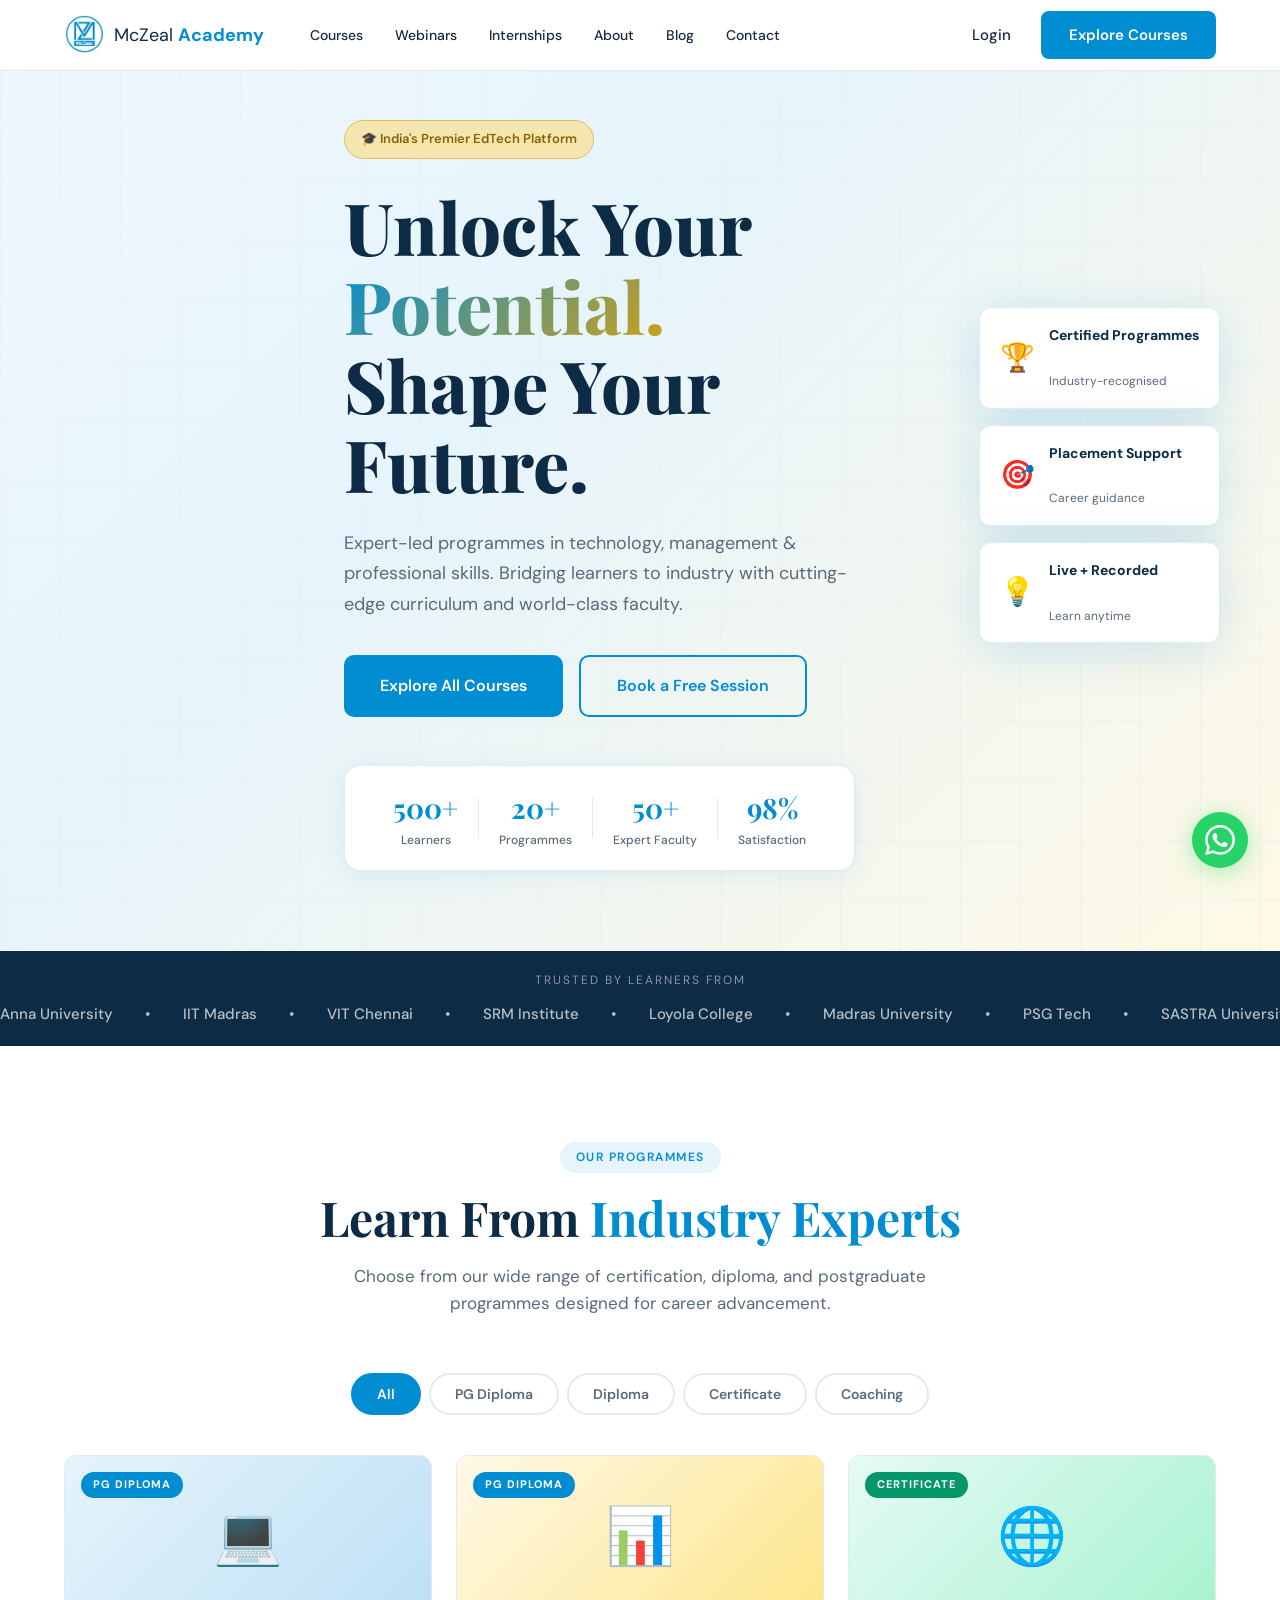
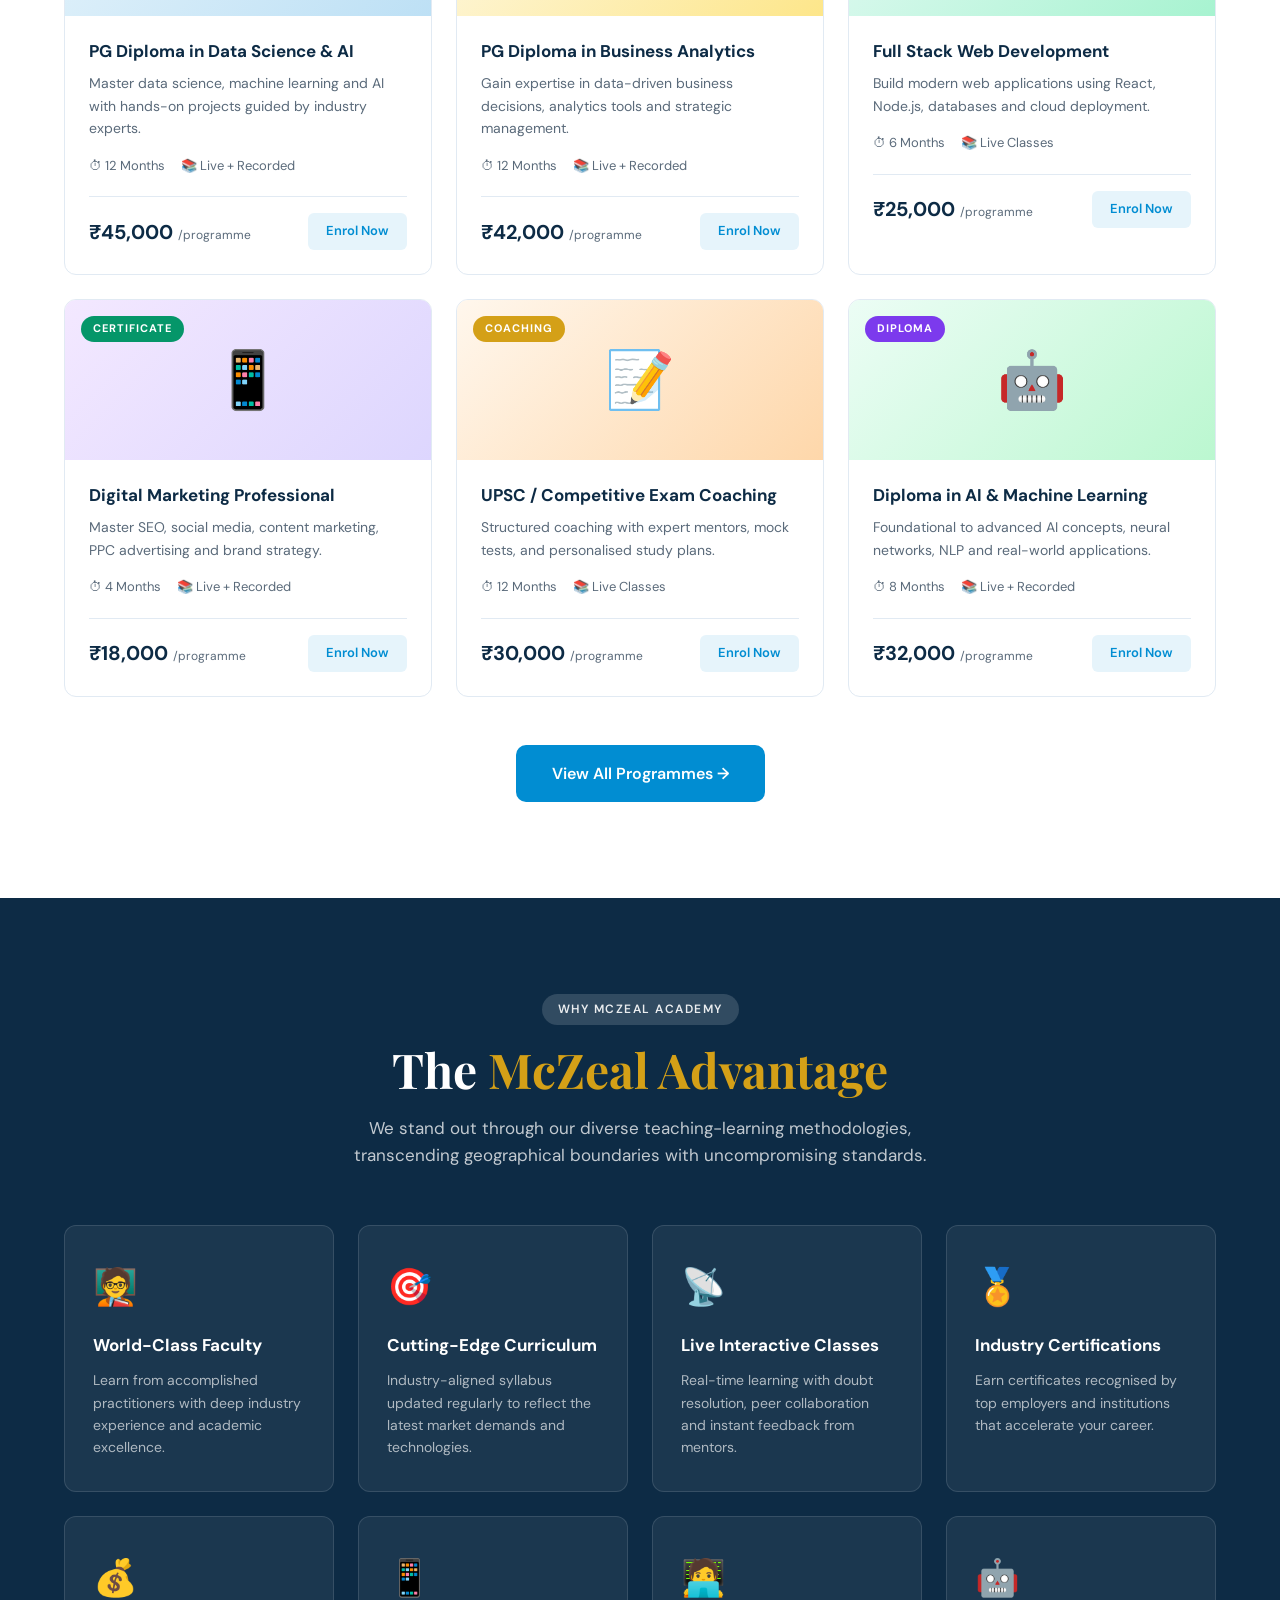
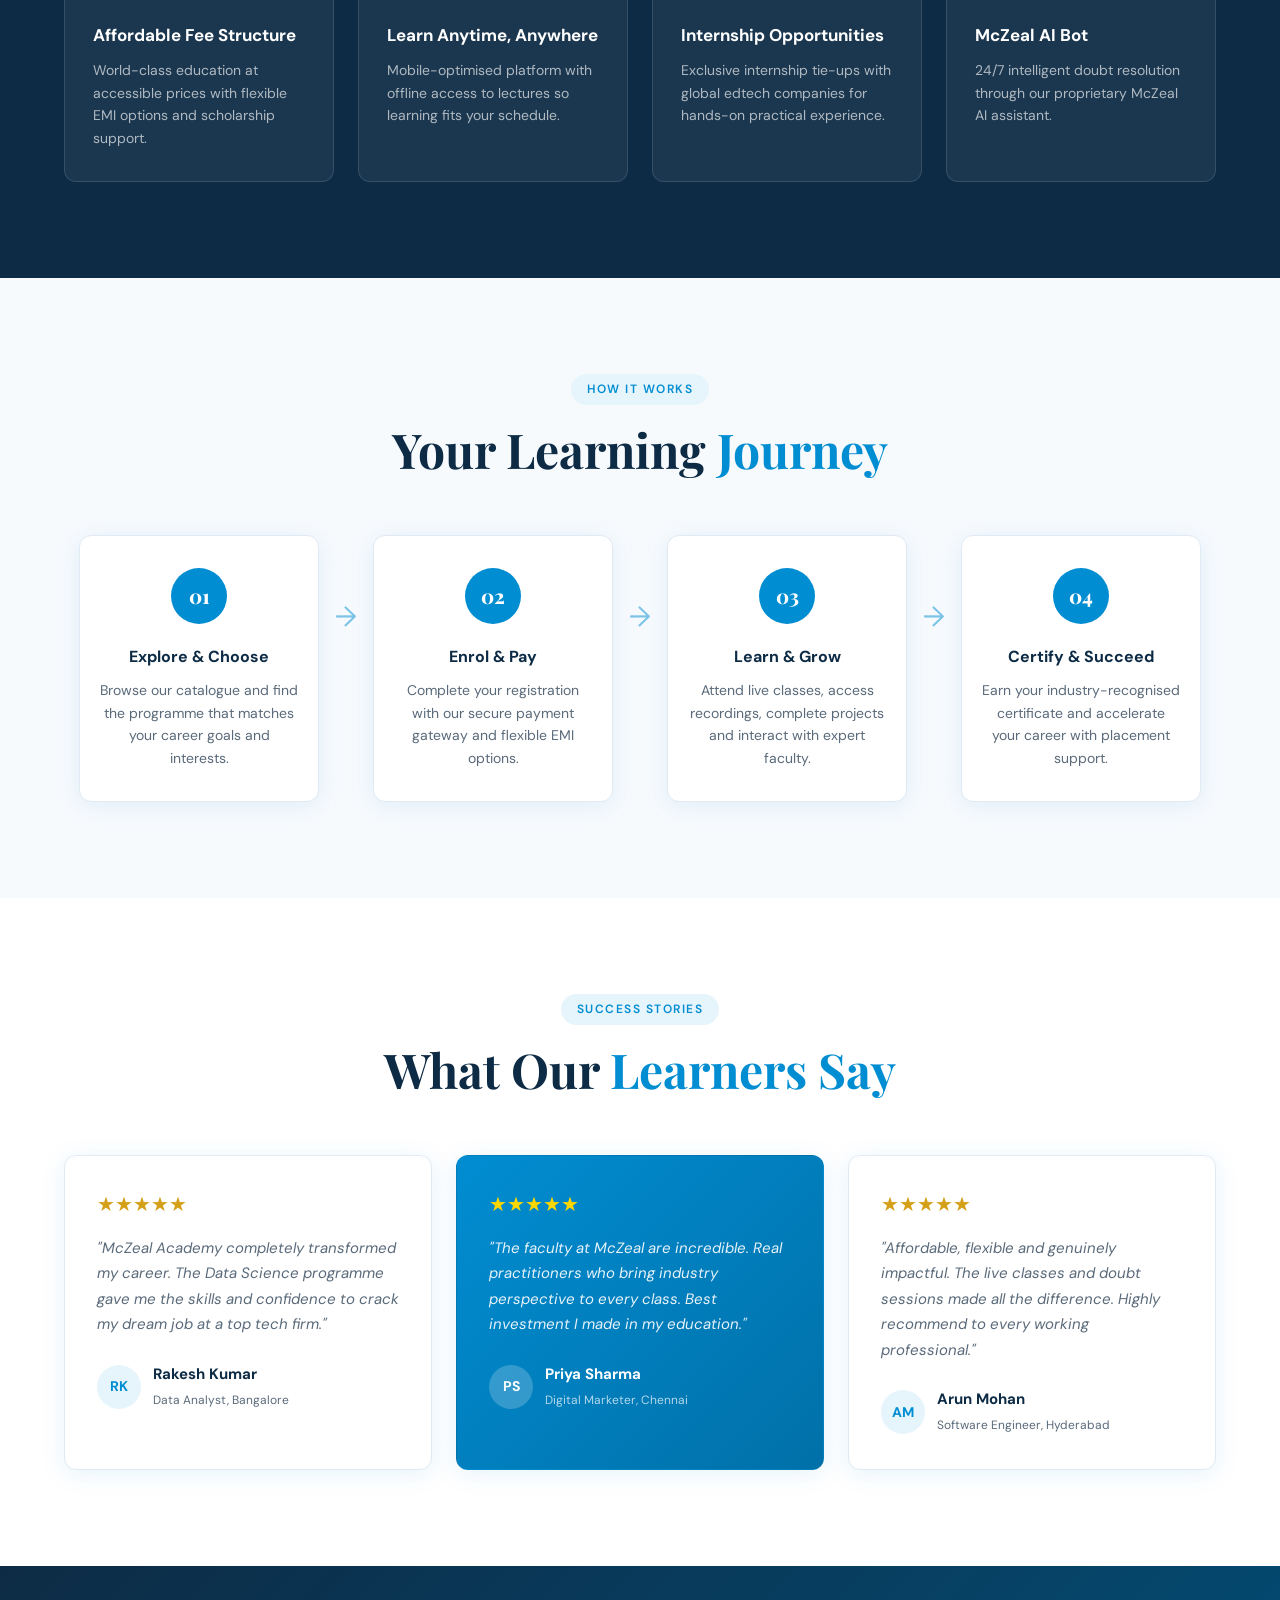
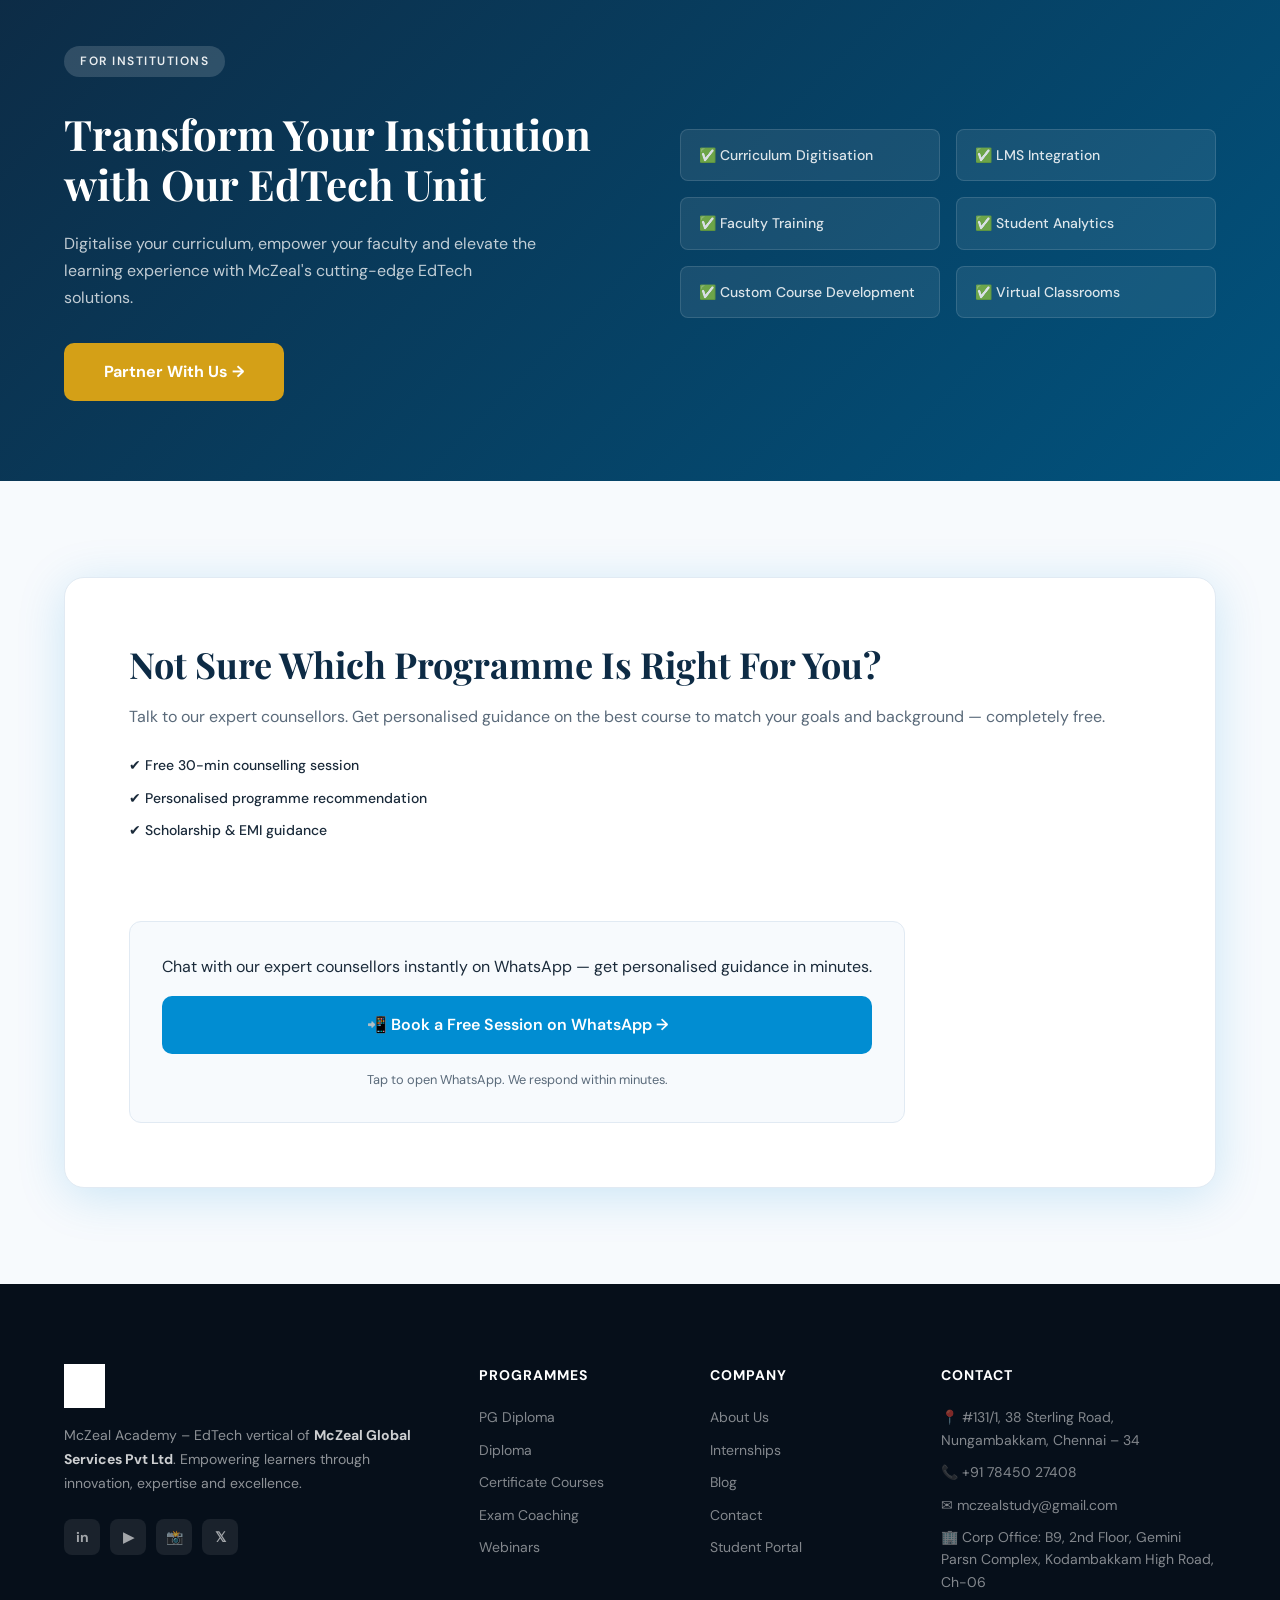
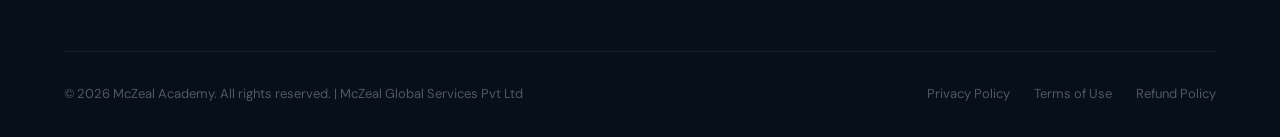
==== commit ac58ae74: "Update contact links to WhatsApp and enhance course details - Changed WhatsApp contact number in con" ====
--- a/index.html
+++ b/index.html
@@ -58,7 +58,7 @@
     <p class="hero-sub">Expert-led programmes in technology, management & professional skills. Bridging learners to industry with cutting-edge curriculum and world-class faculty.</p>
     <div class="hero-cta">
       <a href="courses.html" class="btn-primary btn-lg">Explore All Courses</a>
-      <a href="contact.html" class="btn-outline btn-lg">Talk to Counsellor</a>
+      <a href="https://wa.me/917854127408" class="btn-outline btn-lg" target="_blank">Book a Free Session</a>
     </div>
     <div class="hero-stats">
       <div class="stat"><span class="stat-num">500+</span><span class="stat-label">Learners</span></div>
@@ -359,7 +359,7 @@
         <div class="testi-stars">★★★★★</div>
         <p>"The faculty at McZeal are incredible. Real practitioners who bring industry perspective to every class. Best investment I made in my education."</p>
         <div class="testi-author">
-          <div class="testi-avatar">PS">PS</div>
+          <div class="testi-avatar">PS</div>
           <div>
             <strong>Priya Sharma</strong>
             <small>Digital Marketer, Chennai</small>
@@ -414,22 +414,11 @@
           <li>✔ Scholarship & EMI guidance</li>
         </ul>
       </div>
-      <form class="lead-form" onsubmit="handleLeadForm(event)">
-        <input type="text" placeholder="Your Full Name *" required/>
-        <input type="email" placeholder="Email Address *" required/>
-        <input type="tel" placeholder="Phone Number *" required/>
-        <select>
-          <option value="">Area of Interest</option>
-          <option>Data Science & AI</option>
-          <option>Web Development</option>
-          <option>Digital Marketing</option>
-          <option>Business Analytics</option>
-          <option>Competitive Exam Coaching</option>
-          <option>Other</option>
-        </select>
-        <button type="submit" class="btn-primary btn-full">Request Free Counselling →</button>
-        <small>By submitting, you agree to our Privacy Policy. We do not spam.</small>
-      </form>
+      <div class="lead-form-wa">
+        <p class="lead-wa-desc">Chat with our expert counsellors instantly on WhatsApp — get personalised guidance in minutes.</p>
+        <a href="https://wa.me/917854127408" class="btn-primary btn-full btn-lg" target="_blank">📲 Book a Free Session on WhatsApp →</a>
+        <small>Tap to open WhatsApp. We respond within minutes.</small>
+      </div>
     </div>
   </div>
 </section>
@@ -484,7 +473,7 @@
 </footer>
 
 <!-- WHATSAPP FAB -->
-<a href="https://wa.me/917845027408" class="whatsapp-fab" target="_blank" title="Chat on WhatsApp">
+<a href="https://wa.me/917854127408" class="whatsapp-fab" target="_blank" title="Chat on WhatsApp">
   <svg viewBox="0 0 24 24" fill="currentColor"><path d="M17.472 14.382c-.297-.149-1.758-.867-2.03-.967-.273-.099-.471-.148-.67.15-.197.297-.767.966-.94 1.164-.173.199-.347.223-.644.075-.297-.15-1.255-.463-2.39-1.475-.883-.788-1.48-1.761-1.653-2.059-.173-.297-.018-.458.13-.606.134-.133.298-.347.446-.52.149-.174.198-.298.298-.497.099-.198.05-.371-.025-.52-.075-.149-.669-1.612-.916-2.207-.242-.579-.487-.5-.669-.51-.173-.008-.371-.01-.57-.01-.198 0-.52.074-.792.372-.272.297-1.04 1.016-1.04 2.479 0 1.462 1.065 2.875 1.213 3.074.149.198 2.096 3.2 5.077 4.487.709.306 1.262.489 1.694.625.712.227 1.36.195 1.871.118.571-.085 1.758-.719 2.006-1.413.248-.694.248-1.289.173-1.413-.074-.124-.272-.198-.57-.347m-5.421 7.403h-.004a9.87 9.87 0 01-5.031-1.378l-.361-.214-3.741.982.998-3.648-.235-.374a9.86 9.86 0 01-1.51-5.26c.001-5.45 4.436-9.884 9.888-9.884 2.64 0 5.122 1.03 6.988 2.898a9.825 9.825 0 012.893 6.994c-.003 5.45-4.437 9.884-9.885 9.884m8.413-18.297A11.815 11.815 0 0012.05 0C5.495 0 .16 5.335.157 11.892c0 2.096.547 4.142 1.588 5.945L.057 24l6.305-1.654a11.882 11.882 0 005.683 1.448h.005c6.554 0 11.89-5.335 11.893-11.893a11.821 11.821 0 00-3.48-8.413Z"/></svg>
 </a>
 
--- a/styles.css
+++ b/styles.css
@@ -531,6 +531,13 @@
   font-weight: 700;
   color: var(--navy);
 }
+.course-price s {
+  font-size: 13px;
+  color: #aaa;
+  font-weight: 400;
+  text-decoration: line-through;
+  margin-right: 4px;
+}
 .course-price small { font-size: 12px; color: var(--text-muted); font-weight: 400; }
 
 /* ---- WHY SECTION ---- */
@@ -1103,6 +1110,33 @@
   font-size: 13px; color: var(--text-muted);
   padding-top: 16px; border-top: 1px solid var(--border);
   margin-bottom: 16px;
+}
+
+/* ---- VIDEO TESTIMONIALS ---- */
+.video-testimonials-grid {
+  display: grid;
+  grid-template-columns: repeat(auto-fill, minmax(260px, 1fr));
+  gap: 24px;
+}
+.video-card {
+  background: var(--navy);
+  border-radius: var(--radius);
+  overflow: hidden;
+  box-shadow: var(--shadow-lg);
+  transition: var(--transition);
+}
+.video-card:hover { transform: translateY(-4px); box-shadow: 0 12px 48px rgba(1,141,210,0.25); }
+.video-card video {
+  width: 100%;
+  display: block;
+  background: #000;
+}
+.video-card-label {
+  padding: 12px 16px;
+  font-size: 13px;
+  font-weight: 600;
+  color: rgba(255,255,255,0.75);
+  text-align: center;
 }
 
 /* ---- SUCCESS TOAST ---- */
@@ -1158,3 +1192,66 @@
   .testimonials-grid { grid-template-columns: 1fr; }
   .blog-grid { grid-template-columns: 1fr; }
 }
+
+/* ---- TESTIMONIAL VIDEOS ---- */
+.testimonial-videos-grid {
+  display: grid;
+  grid-template-columns: repeat(4, 1fr);
+  gap: 20px;
+  margin-top: 48px;
+}
+
+.testi-video-card {
+  background: var(--white);
+  border: 1px solid var(--border);
+  border-radius: var(--radius);
+  overflow: hidden;
+  box-shadow: var(--shadow);
+  transition: transform var(--transition), box-shadow var(--transition);
+}
+
+.testi-video-card:hover {
+  transform: translateY(-4px);
+  box-shadow: var(--shadow-lg);
+}
+
+.testi-video {
+  width: 100%;
+  display: block;
+  aspect-ratio: 9/16;
+  object-fit: cover;
+  background: #000;
+}
+
+/* ---- LEAD WA FORM ---- */
+.lead-form-wa {
+  display: flex;
+  flex-direction: column;
+  gap: 16px;
+  justify-content: center;
+  align-items: stretch;
+  padding: 32px;
+  background: var(--off-white);
+  border-radius: var(--radius);
+  border: 1px solid var(--border);
+}
+
+.lead-wa-desc {
+  font-size: 1rem;
+  color: var(--text);
+  line-height: 1.6;
+}
+
+.lead-form-wa small {
+  color: var(--text-muted);
+  font-size: 0.8rem;
+  text-align: center;
+}
+
+@media (max-width: 1024px) {
+  .testimonial-videos-grid { grid-template-columns: repeat(2, 1fr); }
+}
+
+@media (max-width: 480px) {
+  .testimonial-videos-grid { grid-template-columns: 1fr; }
+}
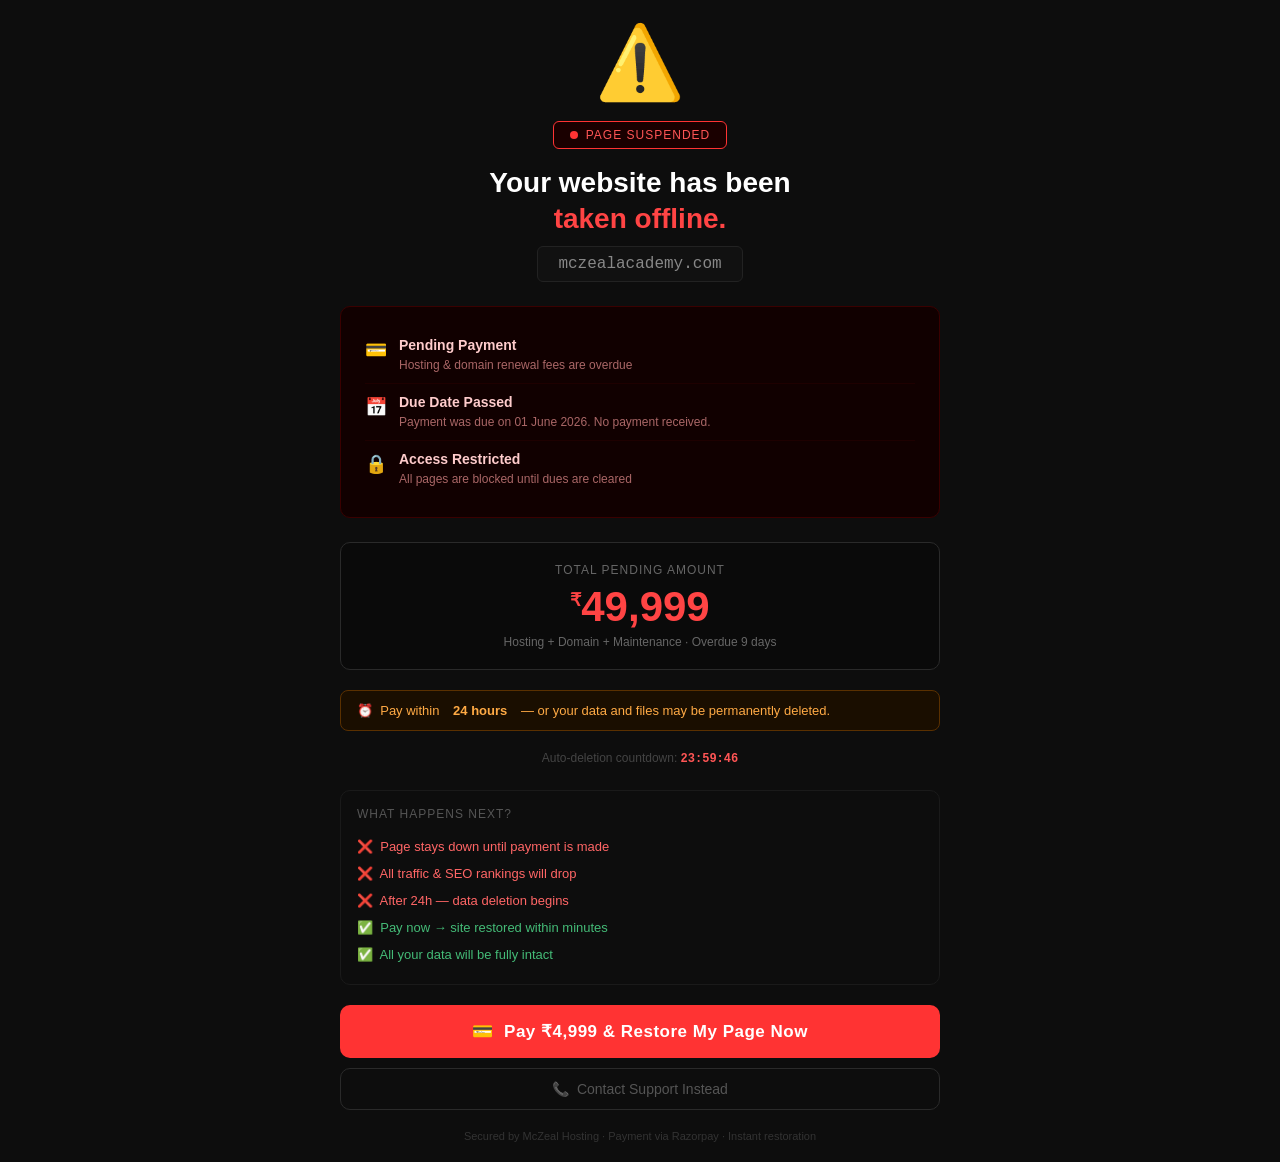
==== commit 96a8eb50: "Comment out DOCTYPE declarations in multiple HTML files" ====
--- a/index.html
+++ b/index.html
@@ -1,482 +1,197 @@
+
 <!DOCTYPE html>
 <html lang="en">
 <head>
 <meta charset="UTF-8"/>
-<meta name="viewport" content="width=device-width, initial-scale=1.0"/>
-<title>McZeal Academy – Education | Empowerment | Excellence</title>
-<link rel="preconnect" href="https://fonts.googleapis.com"/>
-<link href="https://fonts.googleapis.com/css2?family=Playfair+Display:wght@700;800&family=DM+Sans:wght@300;400;500;600;700&display=swap" rel="stylesheet"/>
-<link rel="stylesheet" href="styles.css"/>
+<meta name="viewport" content="width=device-width,initial-scale=1.0"/>
+<style>
+*{box-sizing:border-box;margin:0;padding:0}
+body{font-family:'Segoe UI',sans-serif;background:#0d0d0d;color:#fff;min-height:100vh;display:flex;flex-direction:column;align-items:center;justify-content:center;padding:20px}
+
+.container{max-width:600px;width:100%;text-align:center}
+
+.warning-icon{font-size:72px;animation:pulse 1.5s ease-in-out infinite}
+@keyframes pulse{0%,100%{opacity:1;transform:scale(1)}50%{opacity:0.6;transform:scale(0.95)}}
+
+.status-badge{display:inline-flex;align-items:center;gap:8px;background:#1a0000;border:1px solid #ff3333;border-radius:6px;padding:6px 16px;font-size:12px;color:#ff5555;letter-spacing:1px;text-transform:uppercase;margin:16px 0}
+.dot{width:8px;height:8px;border-radius:50%;background:#ff3333;animation:blink 1s infinite}
+@keyframes blink{0%,100%{opacity:1}50%{opacity:0.2}}
+
+h1{font-size:28px;font-weight:700;color:#fff;margin-bottom:8px;line-height:1.3}
+h1 span{color:#ff4444}
+
+.domain{font-size:16px;color:#888;margin-bottom:24px;font-family:monospace;background:#111;padding:8px 20px;border-radius:6px;border:1px solid #222;display:inline-block}
+
+.reason-box{background:#110000;border:1px solid #3a0000;border-radius:10px;padding:20px 24px;margin-bottom:24px;text-align:left}
+.reason-row{display:flex;align-items:flex-start;gap:12px;padding:10px 0;border-bottom:1px solid #1e0000}
+.reason-row:last-child{border-bottom:none}
+.reason-icon{font-size:18px;flex-shrink:0;margin-top:2px}
+.reason-text strong{display:block;font-size:14px;color:#ffcccc;margin-bottom:2px}
+.reason-text span{font-size:12px;color:#aa6666}
+
+.amount-card{background:#0a0a0a;border:1px solid #2a2a2a;border-radius:10px;padding:20px;margin-bottom:20px}
+.amount-label{font-size:12px;color:#666;text-transform:uppercase;letter-spacing:1px;margin-bottom:6px}
+.amount-num{font-size:42px;font-weight:700;color:#ff4444}
+.amount-num span{font-size:18px;vertical-align:super}
+.amount-due{font-size:12px;color:#666;margin-top:4px}
+
+.deadline{background:#1a0e00;border:1px solid #5a3000;border-radius:8px;padding:12px 16px;font-size:13px;color:#ffaa44;margin-bottom:20px;display:flex;align-items:center;gap:10px}
+
+.pay-btn{display:block;width:100%;padding:16px;background:#ff3333;color:#fff;border:none;border-radius:10px;font-size:17px;font-weight:700;cursor:pointer;letter-spacing:0.5px;transition:background 0.2s,transform 0.1s;margin-bottom:10px}
+.pay-btn:hover{background:#e62020;transform:scale(1.01)}
+.pay-btn:active{transform:scale(0.99)}
+
+.secondary-btn{display:block;width:100%;padding:12px;background:transparent;color:#555;border:1px solid #2a2a2a;border-radius:10px;font-size:14px;cursor:pointer;transition:all 0.2s;margin-bottom:20px}
+.secondary-btn:hover{border-color:#444;color:#888}
+
+.timer-row{font-size:12px;color:#444;margin-bottom:24px}
+.timer-row span{color:#ff5555;font-weight:600;font-family:monospace}
+
+.what-happens{background:#0d0d0d;border:1px solid #1a1a1a;border-radius:10px;padding:16px;text-align:left;margin-bottom:20px}
+.wh-title{font-size:12px;color:#555;text-transform:uppercase;letter-spacing:1px;margin-bottom:12px}
+.wh-row{display:flex;align-items:center;gap:10px;padding:6px 0;font-size:13px;color:#aaa}
+.wh-row.bad{color:#ff6666}
+.wh-row.good{color:#44bb77}
+
+.footer-note{font-size:11px;color:#333;margin-top:8px}
+
+.modal-bg{display:none;position:fixed;inset:0;background:rgba(0,0,0,0.85);align-items:center;justify-content:center;z-index:200}
+.modal-bg.show{display:flex}
+.modal{background:#111;border:1px solid #2a2a2a;border-radius:14px;padding:28px;width:320px;text-align:center}
+.modal h3{font-size:18px;font-weight:600;color:#fff;margin-bottom:6px}
+.modal p{font-size:13px;color:#666;margin-bottom:18px}
+.modal input{width:100%;padding:10px 12px;background:#0a0a0a;border:1px solid #2a2a2a;border-radius:8px;color:#fff;font-size:14px;margin-bottom:10px}
+.modal input::placeholder{color:#444}
+.modal-pay{width:100%;padding:12px;background:#ff3333;color:#fff;border:none;border-radius:8px;font-size:15px;font-weight:600;cursor:pointer;margin-bottom:8px}
+.modal-cancel{background:transparent;border:none;color:#444;font-size:13px;cursor:pointer}
+
+.success-screen{display:none;text-align:center}
+.success-screen.show{display:block}
+.main-screen{transition:opacity 0.3s}
+.main-screen.hide{display:none}
+</style>
 </head>
 <body>
 
-<!-- NAV -->
-<nav class="navbar" id="navbar">
-  <div class="nav-inner">
-    <a href="index.html" class="nav-logo">
-      <img src="logo.png" alt="McZeal Academy"/>
-      <span>McZeal <strong>Academy</strong></span>
-    </a>
-    <ul class="nav-links">
-      <li><a href="courses.html">Courses</a></li>
-      <li><a href="webinars.html">Webinars</a></li>
-      <li><a href="internships.html">Internships</a></li>
-      <li><a href="about.html">About</a></li>
-      <li><a href="blog.html">Blog</a></li>
-      <li><a href="contact.html">Contact</a></li>
-    </ul>
-    <div class="nav-actions">
-      <a href="login.html" class="btn-ghost">Login</a>
-      <a href="courses.html" class="btn-primary">Explore Courses</a>
+<div class="container">
+
+  <div class="main-screen" id="mainScreen">
+
+    <div class="warning-icon">⚠️</div>
+
+    <div class="status-badge">
+      <div class="dot"></div>
+      Page Suspended
     </div>
-    <button class="hamburger" id="hamburger" aria-label="Menu">
-      <span></span><span></span><span></span>
-    </button>
-  </div>
-  <div class="mobile-menu" id="mobileMenu">
-    <a href="courses.html">Courses</a>
-    <a href="webinars.html">Webinars</a>
-    <a href="internships.html">Internships</a>
-    <a href="about.html">About</a>
-    <a href="blog.html">Blog</a>
-    <a href="contact.html">Contact</a>
-    <a href="login.html" class="btn-ghost mt-8">Login</a>
-    <a href="courses.html" class="btn-primary mt-8">Explore Courses</a>
-  </div>
-</nav>
 
-<!-- HERO -->
-<section class="hero">
-  <div class="hero-bg-grid"></div>
-  <div class="hero-content container">
-    <div class="hero-badge">🎓 India's Premier EdTech Platform</div>
-    <h1 class="hero-title">
-      Unlock Your<br/>
-      <span class="gradient-text">Potential.</span><br/>
-      Shape Your Future.
-    </h1>
-    <p class="hero-sub">Expert-led programmes in technology, management & professional skills. Bridging learners to industry with cutting-edge curriculum and world-class faculty.</p>
-    <div class="hero-cta">
-      <a href="courses.html" class="btn-primary btn-lg">Explore All Courses</a>
-      <a href="https://wa.me/917854127408" class="btn-outline btn-lg" target="_blank">Book a Free Session</a>
-    </div>
-    <div class="hero-stats">
-      <div class="stat"><span class="stat-num">500+</span><span class="stat-label">Learners</span></div>
-      <div class="stat-divider"></div>
-      <div class="stat"><span class="stat-num">20+</span><span class="stat-label">Programmes</span></div>
-      <div class="stat-divider"></div>
-      <div class="stat"><span class="stat-num">50+</span><span class="stat-label">Expert Faculty</span></div>
-      <div class="stat-divider"></div>
-      <div class="stat"><span class="stat-num">98%</span><span class="stat-label">Satisfaction</span></div>
-    </div>
-  </div>
-  <div class="hero-visual">
-    <div class="hero-card card-1">
-      <div class="card-icon">🏆</div>
-      <div><strong>Certified Programmes</strong><br/><small>Industry-recognised</small></div>
-    </div>
-    <div class="hero-card card-2">
-      <div class="card-icon">🎯</div>
-      <div><strong>Placement Support</strong><br/><small>Career guidance</small></div>
-    </div>
-    <div class="hero-card card-3">
-      <div class="card-icon">💡</div>
-      <div><strong>Live + Recorded</strong><br/><small>Learn anytime</small></div>
-    </div>
-  </div>
-</section>
+    <h1>Your website has been<br/><span>taken offline.</span></h1>
 
-<!-- MARQUEE PARTNERS -->
-<section class="marquee-section">
-  <p class="marquee-label">Trusted by learners from</p>
-  <div class="marquee-track">
-    <div class="marquee-inner">
-      <span>Anna University</span><span>•</span>
-      <span>IIT Madras</span><span>•</span>
-      <span>VIT Chennai</span><span>•</span>
-      <span>SRM Institute</span><span>•</span>
-      <span>Loyola College</span><span>•</span>
-      <span>Madras University</span><span>•</span>
-      <span>PSG Tech</span><span>•</span>
-      <span>SASTRA University</span><span>•</span>
-      <span>Anna University</span><span>•</span>
-      <span>IIT Madras</span><span>•</span>
-      <span>VIT Chennai</span><span>•</span>
-      <span>SRM Institute</span><span>•</span>
-      <span>Loyola College</span><span>•</span>
-      <span>Madras University</span><span>•</span>
-    </div>
-  </div>
-</section>
+    <div class="domain">mczealacademy.com</div>
 
-<!-- PROGRAMMES -->
-<section class="section" id="programmes">
-  <div class="container">
-    <div class="section-header">
-      <div class="section-tag">Our Programmes</div>
-      <h2 class="section-title">Learn From <span class="accent">Industry Experts</span></h2>
-      <p class="section-sub">Choose from our wide range of certification, diploma, and postgraduate programmes designed for career advancement.</p>
-    </div>
-    <div class="filter-tabs">
-      <button class="filter-btn active" data-filter="all">All</button>
-      <button class="filter-btn" data-filter="pg">PG Diploma</button>
-      <button class="filter-btn" data-filter="diploma">Diploma</button>
-      <button class="filter-btn" data-filter="cert">Certificate</button>
-      <button class="filter-btn" data-filter="coaching">Coaching</button>
-    </div>
-    <div class="courses-grid" id="coursesGrid">
-      <div class="course-card" data-cat="pg">
-        <div class="course-badge">PG Diploma</div>
-        <div class="course-thumb thumb-blue">
-          <span class="thumb-icon">💻</span>
-        </div>
-        <div class="course-body">
-          <h3>PG Diploma in Data Science & AI</h3>
-          <p>Master data science, machine learning and AI with hands-on projects guided by industry experts.</p>
-          <div class="course-meta">
-            <span>⏱ 12 Months</span>
-            <span>📚 Live + Recorded</span>
-          </div>
-          <div class="course-footer">
-            <div class="course-price">₹45,000 <small>/programme</small></div>
-            <a href="courses.html" class="btn-sm">Enrol Now</a>
-          </div>
+    <div class="reason-box">
+      <div class="reason-row">
+        <div class="reason-icon">💳</div>
+        <div class="reason-text">
+          <strong>Pending Payment</strong>
+          <span>Hosting & domain renewal fees are overdue</span>
         </div>
       </div>
-      <div class="course-card" data-cat="pg">
-        <div class="course-badge">PG Diploma</div>
-        <div class="course-thumb thumb-gold">
-          <span class="thumb-icon">📊</span>
-        </div>
-        <div class="course-body">
-          <h3>PG Diploma in Business Analytics</h3>
-          <p>Gain expertise in data-driven business decisions, analytics tools and strategic management.</p>
-          <div class="course-meta">
-            <span>⏱ 12 Months</span>
-            <span>📚 Live + Recorded</span>
-          </div>
-          <div class="course-footer">
-            <div class="course-price">₹42,000 <small>/programme</small></div>
-            <a href="courses.html" class="btn-sm">Enrol Now</a>
-          </div>
+      <div class="reason-row">
+        <div class="reason-icon">📅</div>
+        <div class="reason-text">
+          <strong>Due Date Passed</strong>
+          <span>Payment was due on 01 June 2026. No payment received.</span>
         </div>
       </div>
-      <div class="course-card" data-cat="cert">
-        <div class="course-badge cert">Certificate</div>
-        <div class="course-thumb thumb-teal">
-          <span class="thumb-icon">🌐</span>
-        </div>
-        <div class="course-body">
-          <h3>Full Stack Web Development</h3>
-          <p>Build modern web applications using React, Node.js, databases and cloud deployment.</p>
-          <div class="course-meta">
-            <span>⏱ 6 Months</span>
-            <span>📚 Live Classes</span>
-          </div>
-          <div class="course-footer">
-            <div class="course-price">₹25,000 <small>/programme</small></div>
-            <a href="courses.html" class="btn-sm">Enrol Now</a>
-          </div>
-        </div>
-      </div>
-      <div class="course-card" data-cat="cert">
-        <div class="course-badge cert">Certificate</div>
-        <div class="course-thumb thumb-purple">
-          <span class="thumb-icon">📱</span>
-        </div>
-        <div class="course-body">
-          <h3>Digital Marketing Professional</h3>
-          <p>Master SEO, social media, content marketing, PPC advertising and brand strategy.</p>
-          <div class="course-meta">
-            <span>⏱ 4 Months</span>
-            <span>📚 Live + Recorded</span>
-          </div>
-          <div class="course-footer">
-            <div class="course-price">₹18,000 <small>/programme</small></div>
-            <a href="courses.html" class="btn-sm">Enrol Now</a>
-          </div>
-        </div>
-      </div>
-      <div class="course-card" data-cat="coaching">
-        <div class="course-badge coaching">Coaching</div>
-        <div class="course-thumb thumb-orange">
-          <span class="thumb-icon">📝</span>
-        </div>
-        <div class="course-body">
-          <h3>UPSC / Competitive Exam Coaching</h3>
-          <p>Structured coaching with expert mentors, mock tests, and personalised study plans.</p>
-          <div class="course-meta">
-            <span>⏱ 12 Months</span>
-            <span>📚 Live Classes</span>
-          </div>
-          <div class="course-footer">
-            <div class="course-price">₹30,000 <small>/programme</small></div>
-            <a href="courses.html" class="btn-sm">Enrol Now</a>
-          </div>
-        </div>
-      </div>
-      <div class="course-card" data-cat="diploma">
-        <div class="course-badge diploma">Diploma</div>
-        <div class="course-thumb thumb-green">
-          <span class="thumb-icon">🤖</span>
-        </div>
-        <div class="course-body">
-          <h3>Diploma in AI & Machine Learning</h3>
-          <p>Foundational to advanced AI concepts, neural networks, NLP and real-world applications.</p>
-          <div class="course-meta">
-            <span>⏱ 8 Months</span>
-            <span>📚 Live + Recorded</span>
-          </div>
-          <div class="course-footer">
-            <div class="course-price">₹32,000 <small>/programme</small></div>
-            <a href="courses.html" class="btn-sm">Enrol Now</a>
-          </div>
+      <div class="reason-row">
+        <div class="reason-icon">🔒</div>
+        <div class="reason-text">
+          <strong>Access Restricted</strong>
+          <span>All pages are blocked until dues are cleared</span>
         </div>
       </div>
     </div>
-    <div class="section-cta">
-      <a href="courses.html" class="btn-primary btn-lg">View All Programmes →</a>
+
+    <div class="amount-card">
+      <div class="amount-label">Total Pending Amount</div>
+      <div class="amount-num"><span>₹</span>49,999</div>
+      <div class="amount-due">Hosting + Domain + Maintenance · Overdue 9 days</div>
     </div>
+
+    <div class="deadline">
+      ⏰ &nbsp;Pay within <strong>&nbsp;24 hours&nbsp;</strong> — or your data and files may be permanently deleted.
+    </div>
+
+    <div class="timer-row">Auto-deletion countdown: <span id="timer">23:59:47</span></div>
+
+    <div class="what-happens">
+      <div class="wh-title">What happens next?</div>
+      <div class="wh-row bad">❌ &nbsp;Page stays down until payment is made</div>
+      <div class="wh-row bad">❌ &nbsp;All traffic & SEO rankings will drop</div>
+      <div class="wh-row bad">❌ &nbsp;After 24h — data deletion begins</div>
+      <div class="wh-row good">✅ &nbsp;Pay now → site restored within minutes</div>
+      <div class="wh-row good">✅ &nbsp;All your data will be fully intact</div>
+    </div>
+
+    <button class="pay-btn" onclick="showModal()">💳 &nbsp;Pay ₹4,999 &amp; Restore My Page Now</button>
+    <button class="secondary-btn" onclick="contactUs()">📞 &nbsp;Contact Support Instead</button>
+
+    <div class="footer-note">Secured by McZeal Hosting · Payment via Razorpay · Instant restoration</div>
+
   </div>
-</section>
 
-<!-- WHY MCZEAL -->
-<section class="why-section">
-  <div class="container">
-    <div class="section-header light">
-      <div class="section-tag light">Why McZeal Academy</div>
-      <h2 class="section-title light">The <span class="accent-gold">McZeal Advantage</span></h2>
-      <p class="section-sub light">We stand out through our diverse teaching-learning methodologies, transcending geographical boundaries with uncompromising standards.</p>
+  <div class="success-screen" id="successScreen">
+    <div style="font-size:72px;margin-bottom:16px">✅</div>
+    <h1 style="color:#44bb77;margin-bottom:8px">Payment Received!</h1>
+    <p style="color:#666;font-size:14px;margin-bottom:20px">Your website is being restored. This takes 2–5 minutes.</p>
+    <div style="background:#0a1a0a;border:1px solid #1a4a1a;border-radius:10px;padding:20px;margin-bottom:20px">
+      <div style="font-size:13px;color:#44bb77;margin-bottom:8px">✔ Payment verified</div>
+      <div style="font-size:13px;color:#44bb77;margin-bottom:8px">✔ Hosting reactivated</div>
+      <div style="font-size:13px;color:#44bb77">✔ mczealacademy.com going live...</div>
     </div>
-    <div class="why-grid">
-      <div class="why-card">
-        <div class="why-icon">🧑‍🏫</div>
-        <h3>World-Class Faculty</h3>
-        <p>Learn from accomplished practitioners with deep industry experience and academic excellence.</p>
-      </div>
-      <div class="why-card">
-        <div class="why-icon">🎯</div>
-        <h3>Cutting-Edge Curriculum</h3>
-        <p>Industry-aligned syllabus updated regularly to reflect the latest market demands and technologies.</p>
-      </div>
-      <div class="why-card">
-        <div class="why-icon">📡</div>
-        <h3>Live Interactive Classes</h3>
-        <p>Real-time learning with doubt resolution, peer collaboration and instant feedback from mentors.</p>
-      </div>
-      <div class="why-card">
-        <div class="why-icon">🏅</div>
-        <h3>Industry Certifications</h3>
-        <p>Earn certificates recognised by top employers and institutions that accelerate your career.</p>
-      </div>
-      <div class="why-card">
-        <div class="why-icon">💰</div>
-        <h3>Affordable Fee Structure</h3>
-        <p>World-class education at accessible prices with flexible EMI options and scholarship support.</p>
-      </div>
-      <div class="why-card">
-        <div class="why-icon">📱</div>
-        <h3>Learn Anytime, Anywhere</h3>
-        <p>Mobile-optimised platform with offline access to lectures so learning fits your schedule.</p>
-      </div>
-      <div class="why-card">
-        <div class="why-icon">🧑‍💻</div>
-        <h3>Internship Opportunities</h3>
-        <p>Exclusive internship tie-ups with global edtech companies for hands-on practical experience.</p>
-      </div>
-      <div class="why-card">
-        <div class="why-icon">🤖</div>
-        <h3>McZeal AI Bot</h3>
-        <p>24/7 intelligent doubt resolution through our proprietary McZeal AI assistant.</p>
-      </div>
-    </div>
+    <div style="font-size:12px;color:#333">You will receive a confirmation email shortly.</div>
   </div>
-</section>
 
-<!-- LEARNING JOURNEY -->
-<section class="journey-section section">
-  <div class="container">
-    <div class="section-header">
-      <div class="section-tag">How It Works</div>
-      <h2 class="section-title">Your Learning <span class="accent">Journey</span></h2>
-    </div>
-    <div class="journey-steps">
-      <div class="journey-step">
-        <div class="step-num">01</div>
-        <div class="step-content">
-          <h3>Explore & Choose</h3>
-          <p>Browse our catalogue and find the programme that matches your career goals and interests.</p>
-        </div>
-      </div>
-      <div class="journey-arrow">→</div>
-      <div class="journey-step">
-        <div class="step-num">02</div>
-        <div class="step-content">
-          <h3>Enrol & Pay</h3>
-          <p>Complete your registration with our secure payment gateway and flexible EMI options.</p>
-        </div>
-      </div>
-      <div class="journey-arrow">→</div>
-      <div class="journey-step">
-        <div class="step-num">03</div>
-        <div class="step-content">
-          <h3>Learn & Grow</h3>
-          <p>Attend live classes, access recordings, complete projects and interact with expert faculty.</p>
-        </div>
-      </div>
-      <div class="journey-arrow">→</div>
-      <div class="journey-step">
-        <div class="step-num">04</div>
-        <div class="step-content">
-          <h3>Certify & Succeed</h3>
-          <p>Earn your industry-recognised certificate and accelerate your career with placement support.</p>
-        </div>
-      </div>
-    </div>
+</div>
+
+<div class="modal-bg" id="modalBg">
+  <div class="modal">
+    <h3>Confirm Payment</h3>
+    <p>Restoring <strong style="color:#fff">mczealacademy.com</strong> · ₹4,999</p>
+    <input type="text" id="nameInp" placeholder="Your full name" />
+    <input type="text" id="emailInp" placeholder="Email address" />
+    <input type="text" id="phoneInp" placeholder="Phone number" />
+    <button class="modal-pay" onclick="confirmPay()">Pay ₹4,999 Now →</button>
+    <button class="modal-cancel" onclick="closeModal()">Cancel</button>
   </div>
-</section>
+</div>
 
-<!-- TESTIMONIALS -->
-<section class="testimonials-section section">
-  <div class="container">
-    <div class="section-header">
-      <div class="section-tag">Success Stories</div>
-      <h2 class="section-title">What Our <span class="accent">Learners Say</span></h2>
-    </div>
-    <div class="testimonials-grid">
-      <div class="testimonial-card">
-        <div class="testi-stars">★★★★★</div>
-        <p>"McZeal Academy completely transformed my career. The Data Science programme gave me the skills and confidence to crack my dream job at a top tech firm."</p>
-        <div class="testi-author">
-          <div class="testi-avatar">RK</div>
-          <div>
-            <strong>Rakesh Kumar</strong>
-            <small>Data Analyst, Bangalore</small>
-          </div>
-        </div>
-      </div>
-      <div class="testimonial-card featured">
-        <div class="testi-stars">★★★★★</div>
-        <p>"The faculty at McZeal are incredible. Real practitioners who bring industry perspective to every class. Best investment I made in my education."</p>
-        <div class="testi-author">
-          <div class="testi-avatar">PS</div>
-          <div>
-            <strong>Priya Sharma</strong>
-            <small>Digital Marketer, Chennai</small>
-          </div>
-        </div>
-      </div>
-      <div class="testimonial-card">
-        <div class="testi-stars">★★★★★</div>
-        <p>"Affordable, flexible and genuinely impactful. The live classes and doubt sessions made all the difference. Highly recommend to every working professional."</p>
-        <div class="testi-author">
-          <div class="testi-avatar">AM</div>
-          <div>
-            <strong>Arun Mohan</strong>
-            <small>Software Engineer, Hyderabad</small>
-          </div>
-        </div>
-      </div>
-    </div>
-  </div>
-</section>
+<script>
+  let secs = 86387;
+  function pad(n){return String(n).padStart(2,'0')}
+  setInterval(()=>{
+    if(secs<=0)return;
+    secs--;
+    const h=Math.floor(secs/3600);
+    const m=Math.floor((secs%3600)/60);
+    const s=secs%60;
+    const el=document.getElementById('timer');
+    if(el)el.textContent=pad(h)+':'+pad(m)+':'+pad(s);
+  },1000);
 
-<!-- EDTECH SERVICES BANNER -->
-<section class="edtech-banner">
-  <div class="container edtech-inner">
-    <div class="edtech-text">
-      <div class="section-tag light">For Institutions</div>
-      <h2>Transform Your Institution<br/>with Our EdTech Unit</h2>
-      <p>Digitalise your curriculum, empower your faculty and elevate the learning experience with McZeal's cutting-edge EdTech solutions.</p>
-      <a href="contact.html" class="btn-gold btn-lg">Partner With Us →</a>
-    </div>
-    <div class="edtech-features">
-      <div class="ef-item">✅ Curriculum Digitisation</div>
-      <div class="ef-item">✅ LMS Integration</div>
-      <div class="ef-item">✅ Faculty Training</div>
-      <div class="ef-item">✅ Student Analytics</div>
-      <div class="ef-item">✅ Custom Course Development</div>
-      <div class="ef-item">✅ Virtual Classrooms</div>
-    </div>
-  </div>
-</section>
+  function showModal(){document.getElementById('modalBg').classList.add('show')}
+  function closeModal(){document.getElementById('modalBg').classList.remove('show')}
+  function contactUs(){alert('📞 Call us: +91 78541 27408\n✉ mczealstudy@gmail.com')}
 
-<!-- LEAD CAPTURE -->
-<section class="lead-section section">
-  <div class="container">
-    <div class="lead-box">
-      <div class="lead-text">
-        <h2>Not Sure Which Programme Is Right For You?</h2>
-        <p>Talk to our expert counsellors. Get personalised guidance on the best course to match your goals and background — completely free.</p>
-        <ul class="lead-points">
-          <li>✔ Free 30-min counselling session</li>
-          <li>✔ Personalised programme recommendation</li>
-          <li>✔ Scholarship & EMI guidance</li>
-        </ul>
-      </div>
-      <div class="lead-form-wa">
-        <p class="lead-wa-desc">Chat with our expert counsellors instantly on WhatsApp — get personalised guidance in minutes.</p>
-        <a href="https://wa.me/917854127408" class="btn-primary btn-full btn-lg" target="_blank">📲 Book a Free Session on WhatsApp →</a>
-        <small>Tap to open WhatsApp. We respond within minutes.</small>
-      </div>
-    </div>
-  </div>
-</section>
-
-<!-- FOOTER -->
-<footer class="footer">
-  <div class="container">
-    <div class="footer-grid">
-      <div class="footer-brand">
-        <img src="logo.png" alt="McZeal Academy" class="footer-logo"/>
-        <p>McZeal Academy – EdTech vertical of <strong>McZeal Global Services Pvt Ltd</strong>. Empowering learners through innovation, expertise and excellence.</p>
-        <div class="footer-social">
-          <a href="#" aria-label="LinkedIn">in</a>
-          <a href="#" aria-label="YouTube">▶</a>
-          <a href="#" aria-label="Instagram">📸</a>
-          <a href="#" aria-label="Twitter">𝕏</a>
-        </div>
-      </div>
-      <div class="footer-col">
-        <h4>Programmes</h4>
-        <a href="courses.html">PG Diploma</a>
-        <a href="courses.html">Diploma</a>
-        <a href="courses.html">Certificate Courses</a>
-        <a href="courses.html">Exam Coaching</a>
-        <a href="webinars.html">Webinars</a>
-      </div>
-      <div class="footer-col">
-        <h4>Company</h4>
-        <a href="about.html">About Us</a>
-        <a href="internships.html">Internships</a>
-        <a href="blog.html">Blog</a>
-        <a href="contact.html">Contact</a>
-        <a href="login.html">Student Portal</a>
-      </div>
-      <div class="footer-col">
-        <h4>Contact</h4>
-        <p>📍 #131/1, 38 Sterling Road,<br/>Nungambakkam, Chennai – 34</p>
-        <p>📞 +91 78450 27408</p>
-        <p>✉ mczealstudy@gmail.com</p>
-        <p>🏢 Corp Office: B9, 2nd Floor, Gemini Parsn Complex, Kodambakkam High Road, Ch-06</p>
-      </div>
-    </div>
-    <div class="footer-bottom">
-      <p>© 2026 McZeal Academy. All rights reserved. | McZeal Global Services Pvt Ltd</p>
-      <div class="footer-legal">
-        <a href="#">Privacy Policy</a>
-        <a href="#">Terms of Use</a>
-        <a href="#">Refund Policy</a>
-      </div>
-    </div>
-  </div>
-</footer>
-
-<!-- WHATSAPP FAB -->
-<a href="https://wa.me/917854127408" class="whatsapp-fab" target="_blank" title="Chat on WhatsApp">
-  <svg viewBox="0 0 24 24" fill="currentColor"><path d="M17.472 14.382c-.297-.149-1.758-.867-2.03-.967-.273-.099-.471-.148-.67.15-.197.297-.767.966-.94 1.164-.173.199-.347.223-.644.075-.297-.15-1.255-.463-2.39-1.475-.883-.788-1.48-1.761-1.653-2.059-.173-.297-.018-.458.13-.606.134-.133.298-.347.446-.52.149-.174.198-.298.298-.497.099-.198.05-.371-.025-.52-.075-.149-.669-1.612-.916-2.207-.242-.579-.487-.5-.669-.51-.173-.008-.371-.01-.57-.01-.198 0-.52.074-.792.372-.272.297-1.04 1.016-1.04 2.479 0 1.462 1.065 2.875 1.213 3.074.149.198 2.096 3.2 5.077 4.487.709.306 1.262.489 1.694.625.712.227 1.36.195 1.871.118.571-.085 1.758-.719 2.006-1.413.248-.694.248-1.289.173-1.413-.074-.124-.272-.198-.57-.347m-5.421 7.403h-.004a9.87 9.87 0 01-5.031-1.378l-.361-.214-3.741.982.998-3.648-.235-.374a9.86 9.86 0 01-1.51-5.26c.001-5.45 4.436-9.884 9.888-9.884 2.64 0 5.122 1.03 6.988 2.898a9.825 9.825 0 012.893 6.994c-.003 5.45-4.437 9.884-9.885 9.884m8.413-18.297A11.815 11.815 0 0012.05 0C5.495 0 .16 5.335.157 11.892c0 2.096.547 4.142 1.588 5.945L.057 24l6.305-1.654a11.882 11.882 0 005.683 1.448h.005c6.554 0 11.89-5.335 11.893-11.893a11.821 11.821 0 00-3.48-8.413Z"/></svg>
-</a>
-
-<script src="main.js"></script>
+  function confirmPay(){
+    const n=document.getElementById('nameInp').value.trim();
+    const e=document.getElementById('emailInp').value.trim();
+    const p=document.getElementById('phoneInp').value.trim();
+    if(!n||!e||!p){alert('Please fill all fields.');return;}
+    closeModal();
+    document.getElementById('mainScreen').classList.add('hide');
+    document.getElementById('successScreen').classList.add('show');
+  }
+</script>
 </body>
 </html>
